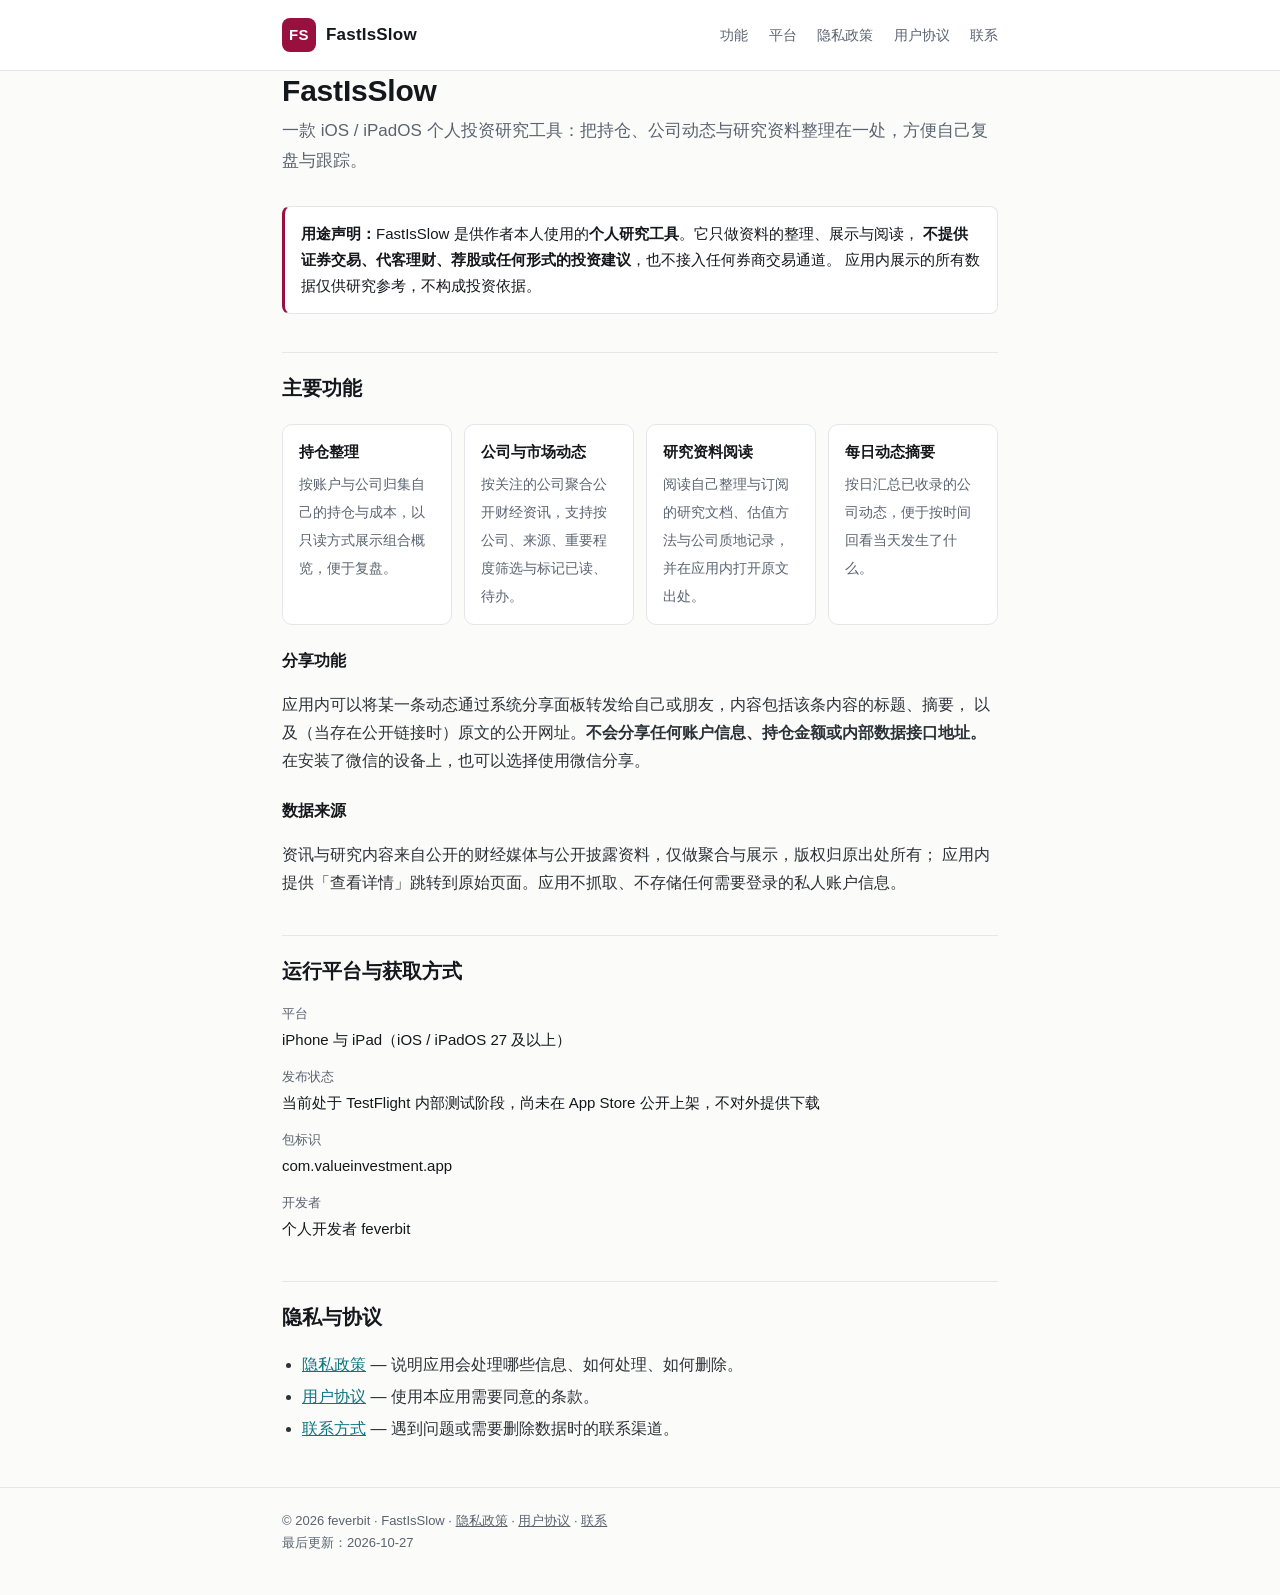
==== index.html @ 96f0afd5 "FastIsSlow 官网：应用介绍、隐私政策、用户协议、联系方式与 Universal Link 校验文件" ====
<!DOCTYPE html>
<html lang="zh-CN">
<head>
<meta charset="utf-8">
<meta name="viewport" content="width=device-width, initial-scale=1">
<title>FastIsSlow — 个人投资研究工具</title>
<meta name="description" content="FastIsSlow 是一款 iOS / iPadOS 个人投资研究工具，用于整理持仓、跟踪公司动态与研究资料。仅供个人研究使用，不提供交易、荐股或投资建议功能。">
<meta name="author" content="feverbit">
<meta property="og:title" content="FastIsSlow — 个人投资研究工具">
<meta property="og:description" content="整理持仓、跟踪公司动态与研究资料的 iOS / iPadOS 个人投资研究工具。不提供交易、荐股或投资建议。">
<meta property="og:type" content="website">
<style>
  :root {
    --ink: #14181d;
    --muted: #5a6470;
    --line: #e3e7ea;
    --paper: #fbfbf9;
    --brand: #0d7680;
    --claret: #990f3d;
  }
  * { box-sizing: border-box; }
  body {
    margin: 0; background: var(--paper); color: var(--ink);
    font: 16px/1.75 -apple-system, "SF Pro Text", "PingFang SC", "Hiragino Sans GB", "Microsoft YaHei", sans-serif;
  }
  .wrap { max-width: 760px; margin: 0 auto; padding: 0 22px; }
  header { border-bottom: 1px solid var(--line); background: #fff; }
  header .wrap { display: flex; align-items: center; justify-content: space-between; gap: 16px; padding-top: 18px; padding-bottom: 18px; flex-wrap: wrap; }
  .brand { display: flex; align-items: center; gap: 10px; text-decoration: none; color: inherit; }
  .mark { width: 34px; height: 34px; border-radius: 8px; background: var(--claret); color: #fff; font-weight: 700; display: grid; place-items: center; letter-spacing: .5px; font-size: 15px; }
  .brand b { font-size: 17px; letter-spacing: .2px; }
  nav a { color: var(--muted); text-decoration: none; margin-left: 16px; font-size: 14px; }
  nav a:hover { color: var(--brand); }
  main { padding: 44px 0 8px; }
  h1 { font-size: 30px; line-height: 1.3; margin: 0 0 6px; letter-spacing: -.2px; }
  .lede { color: var(--muted); font-size: 17px; margin: 0 0 30px; }
  h2 { font-size: 20px; margin: 38px 0 12px; padding-top: 18px; border-top: 1px solid var(--line); }
  h3 { font-size: 16px; margin: 22px 0 6px; }
  p, li { color: #2b3238; }
  ul { padding-left: 20px; }
  li { margin: 4px 0; }
  .callout {
    border: 1px solid var(--line); border-left: 3px solid var(--claret);
    background: #fff; border-radius: 8px; padding: 14px 16px; margin: 22px 0; font-size: 15px;
  }
  .grid { display: grid; grid-template-columns: repeat(auto-fit, minmax(150px, 1fr)); gap: 12px; margin: 18px 0 6px; }
  .card { border: 1px solid var(--line); background: #fff; border-radius: 10px; padding: 14px 16px; }
  .card b { display: block; margin-bottom: 4px; font-size: 15px; }
  .card span { color: var(--muted); font-size: 14px; line-height: 1.6; }
  dl { margin: 14px 0 0; }
  dt { font-size: 13px; color: var(--muted); margin-top: 12px; }
  dd { margin: 2px 0 0; font-size: 15px; word-break: break-all; }
  footer { border-top: 1px solid var(--line); margin-top: 44px; padding: 22px 0 40px; color: var(--muted); font-size: 13px; }
  footer a { color: var(--muted); }
  a { color: var(--brand); }
  @media (max-width: 520px) {
    header .wrap { padding-top: 14px; padding-bottom: 14px; }
    nav { width: 100%; }
    nav a { margin: 0 14px 0 0; display: inline-block; line-height: 2; }
    h1 { font-size: 25px; }
    .lede { font-size: 16px; }
  }
</style>
</head>
<body>
<header>
  <div class="wrap">
    <a class="brand" href="./index.html"><span class="mark">FS</span><b>FastIsSlow</b></a>
    <nav>
      <a href="./index.html#about">功能</a>
      <a href="./index.html#platform">平台</a>
      <a href="./legal/privacy.html">隐私政策</a>
      <a href="./legal/terms.html">用户协议</a>
      <a href="./legal/contact.html">联系</a>
    </nav>
  </div>
</header>

<main class="wrap">
  <h1>FastIsSlow</h1>
  <p class="lede">一款 iOS / iPadOS 个人投资研究工具：把持仓、公司动态与研究资料整理在一处，方便自己复盘与跟踪。</p>

  <div class="callout">
    <b>用途声明：</b>FastIsSlow 是供作者本人使用的<b>个人研究工具</b>。它只做资料的整理、展示与阅读，
    <b>不提供证券交易、代客理财、荐股或任何形式的投资建议</b>，也不接入任何券商交易通道。
    应用内展示的所有数据仅供研究参考，不构成投资依据。
  </div>

  <h2 id="about">主要功能</h2>
  <div class="grid">
    <div class="card"><b>持仓整理</b><span>按账户与公司归集自己的持仓与成本，以只读方式展示组合概览，便于复盘。</span></div>
    <div class="card"><b>公司与市场动态</b><span>按关注的公司聚合公开财经资讯，支持按公司、来源、重要程度筛选与标记已读、待办。</span></div>
    <div class="card"><b>研究资料阅读</b><span>阅读自己整理与订阅的研究文档、估值方法与公司质地记录，并在应用内打开原文出处。</span></div>
    <div class="card"><b>每日动态摘要</b><span>按日汇总已收录的公司动态，便于按时间回看当天发生了什么。</span></div>
  </div>

  <h3>分享功能</h3>
  <p>
    应用内可以将某一条动态通过系统分享面板转发给自己或朋友，内容包括该条内容的标题、摘要，
    以及（当存在公开链接时）原文的公开网址。<b>不会分享任何账户信息、持仓金额或内部数据接口地址。</b>
    在安装了微信的设备上，也可以选择使用微信分享。
  </p>

  <h3>数据来源</h3>
  <p>
    资讯与研究内容来自公开的财经媒体与公开披露资料，仅做聚合与展示，版权归原出处所有；
    应用内提供「查看详情」跳转到原始页面。应用不抓取、不存储任何需要登录的私人账户信息。
  </p>

  <h2 id="platform">运行平台与获取方式</h2>
  <dl>
    <dt>平台</dt>
    <dd>iPhone 与 iPad（iOS / iPadOS 27 及以上）</dd>
    <dt>发布状态</dt>
    <dd>当前处于 TestFlight 内部测试阶段，尚未在 App Store 公开上架，不对外提供下载</dd>
    <dt>包标识</dt>
    <dd>com.valueinvestment.app</dd>
    <dt>开发者</dt>
    <dd>个人开发者 feverbit</dd>
  </dl>

  <h2>隐私与协议</h2>
  <ul>
    <li><a href="./legal/privacy.html">隐私政策</a> — 说明应用会处理哪些信息、如何处理、如何删除。</li>
    <li><a href="./legal/terms.html">用户协议</a> — 使用本应用需要同意的条款。</li>
    <li><a href="./legal/contact.html">联系方式</a> — 遇到问题或需要删除数据时的联系渠道。</li>
  </ul>
</main>

<footer>
  <div class="wrap">
    © 2026 feverbit · FastIsSlow · <a href="./legal/privacy.html">隐私政策</a> · <a href="./legal/terms.html">用户协议</a> · <a href="./legal/contact.html">联系</a>
    <br>最后更新：2026-10-27
  </div>
</footer>
</body>
</html>
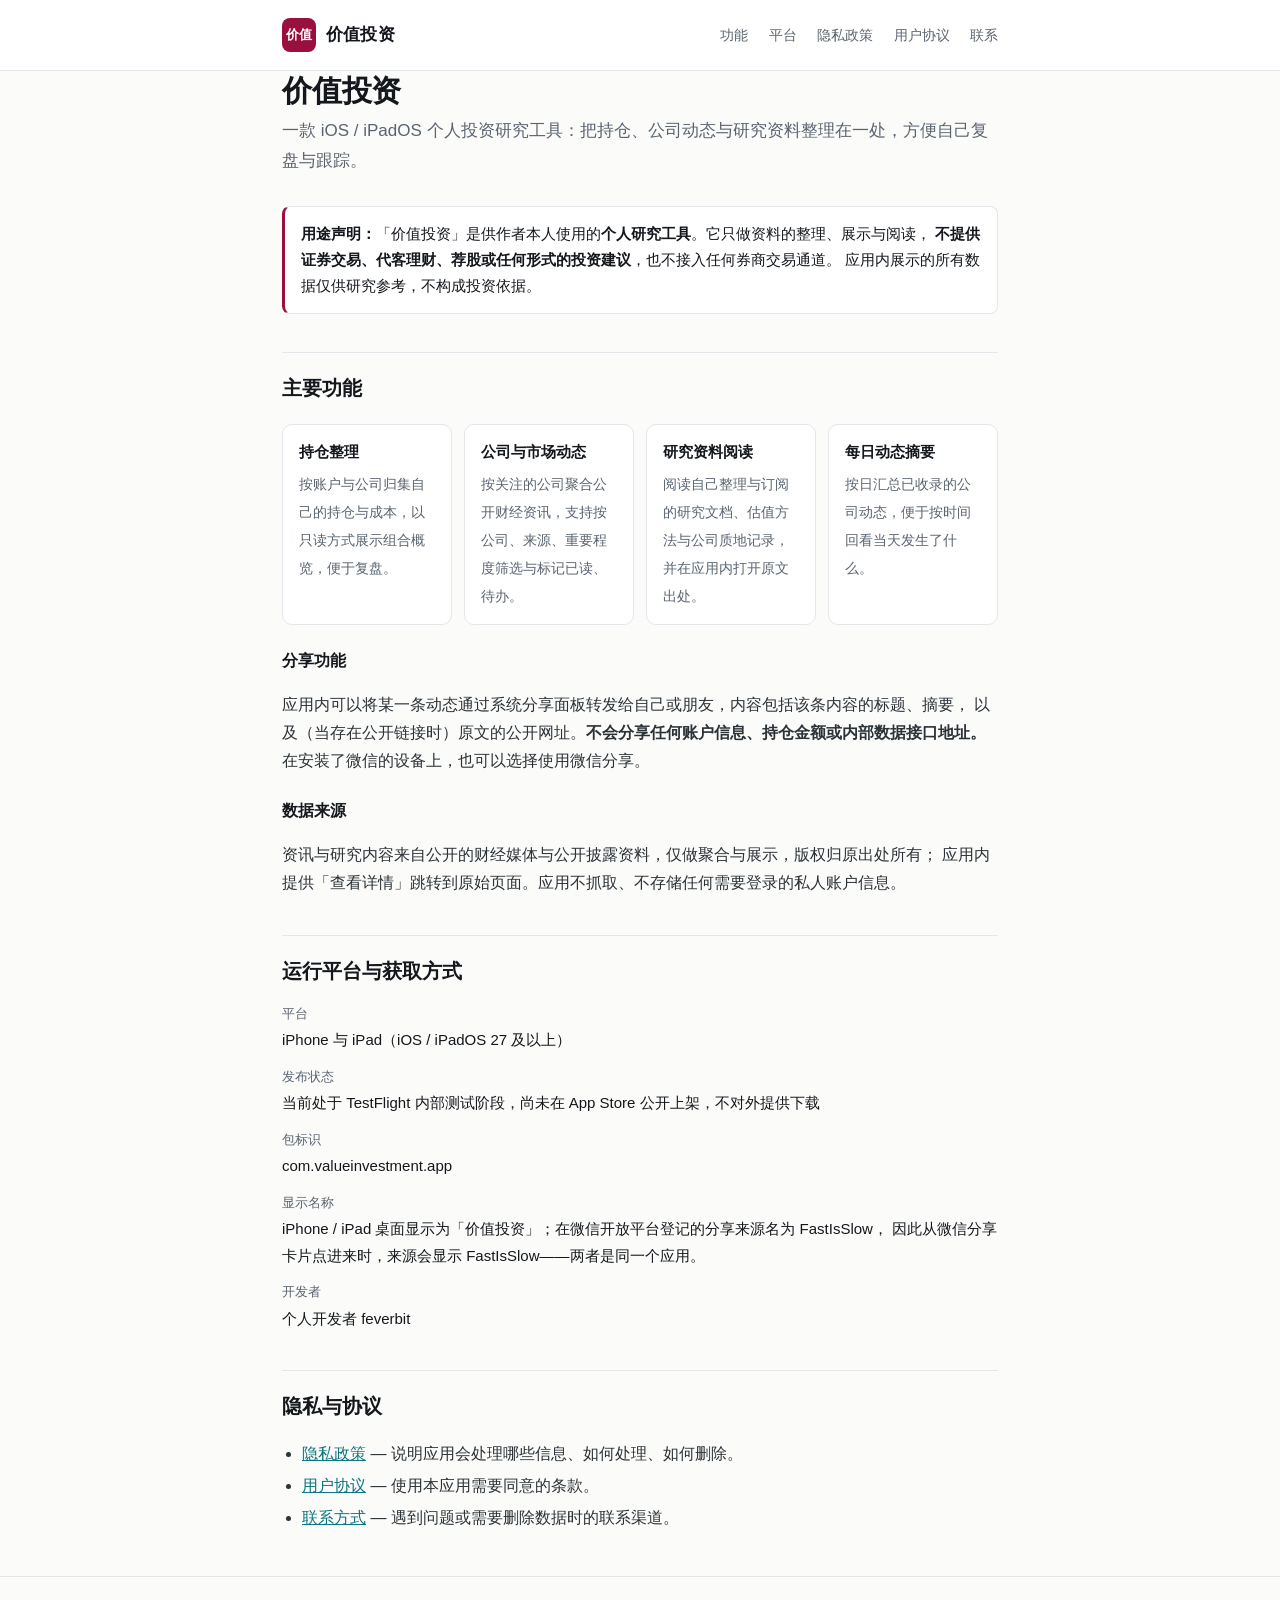
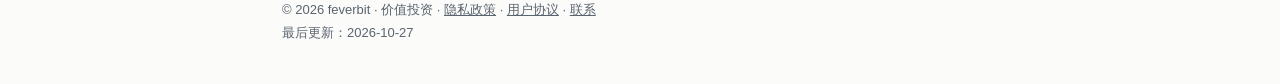
==== commit 1f639467: "官网、隐私政策、用户协议改用「价值投资」为品牌名，FastIsSlow 标注为微信分享来源名" ====
--- a/index.html
+++ b/index.html
@@ -3,10 +3,10 @@
 <head>
 <meta charset="utf-8">
 <meta name="viewport" content="width=device-width, initial-scale=1">
-<title>FastIsSlow — 个人投资研究工具</title>
-<meta name="description" content="FastIsSlow 是一款 iOS / iPadOS 个人投资研究工具，用于整理持仓、跟踪公司动态与研究资料。仅供个人研究使用，不提供交易、荐股或投资建议功能。">
+<title>价值投资 — 个人投资研究工具</title>
+<meta name="description" content="价值投资是一款 iOS / iPadOS 个人投资研究工具，用于整理持仓、跟踪公司动态与研究资料。仅供个人研究使用，不提供交易、荐股或投资建议功能。">
 <meta name="author" content="feverbit">
-<meta property="og:title" content="FastIsSlow — 个人投资研究工具">
+<meta property="og:title" content="价值投资 — 个人投资研究工具">
 <meta property="og:description" content="整理持仓、跟踪公司动态与研究资料的 iOS / iPadOS 个人投资研究工具。不提供交易、荐股或投资建议。">
 <meta property="og:type" content="website">
 <style>
@@ -27,7 +27,7 @@
   header { border-bottom: 1px solid var(--line); background: #fff; }
   header .wrap { display: flex; align-items: center; justify-content: space-between; gap: 16px; padding-top: 18px; padding-bottom: 18px; flex-wrap: wrap; }
   .brand { display: flex; align-items: center; gap: 10px; text-decoration: none; color: inherit; }
-  .mark { width: 34px; height: 34px; border-radius: 8px; background: var(--claret); color: #fff; font-weight: 700; display: grid; place-items: center; letter-spacing: .5px; font-size: 15px; }
+  .mark { width: 34px; height: 34px; border-radius: 8px; background: var(--claret); color: #fff; font-weight: 700; display: grid; place-items: center; letter-spacing: .5px; font-size: 13px; }
   .brand b { font-size: 17px; letter-spacing: .2px; }
   nav a { color: var(--muted); text-decoration: none; margin-left: 16px; font-size: 14px; }
   nav a:hover { color: var(--brand); }
@@ -65,7 +65,7 @@
 <body>
 <header>
   <div class="wrap">
-    <a class="brand" href="./index.html"><span class="mark">FS</span><b>FastIsSlow</b></a>
+    <a class="brand" href="./index.html"><span class="mark">价值</span><b>价值投资</b></a>
     <nav>
       <a href="./index.html#about">功能</a>
       <a href="./index.html#platform">平台</a>
@@ -77,11 +77,11 @@
 </header>
 
 <main class="wrap">
-  <h1>FastIsSlow</h1>
+  <h1>价值投资</h1>
   <p class="lede">一款 iOS / iPadOS 个人投资研究工具：把持仓、公司动态与研究资料整理在一处，方便自己复盘与跟踪。</p>
 
   <div class="callout">
-    <b>用途声明：</b>FastIsSlow 是供作者本人使用的<b>个人研究工具</b>。它只做资料的整理、展示与阅读，
+    <b>用途声明：</b>「价值投资」是供作者本人使用的<b>个人研究工具</b>。它只做资料的整理、展示与阅读，
     <b>不提供证券交易、代客理财、荐股或任何形式的投资建议</b>，也不接入任何券商交易通道。
     应用内展示的所有数据仅供研究参考，不构成投资依据。
   </div>
@@ -115,6 +115,9 @@
     <dd>当前处于 TestFlight 内部测试阶段，尚未在 App Store 公开上架，不对外提供下载</dd>
     <dt>包标识</dt>
     <dd>com.valueinvestment.app</dd>
+    <dt>显示名称</dt>
+    <dd>iPhone / iPad 桌面显示为「价值投资」；在微信开放平台登记的分享来源名为 FastIsSlow，
+        因此从微信分享卡片点进来时，来源会显示 FastIsSlow——两者是同一个应用。</dd>
     <dt>开发者</dt>
     <dd>个人开发者 feverbit</dd>
   </dl>
@@ -129,7 +132,7 @@
 
 <footer>
   <div class="wrap">
-    © 2026 feverbit · FastIsSlow · <a href="./legal/privacy.html">隐私政策</a> · <a href="./legal/terms.html">用户协议</a> · <a href="./legal/contact.html">联系</a>
+    © 2026 feverbit · 价值投资 · <a href="./legal/privacy.html">隐私政策</a> · <a href="./legal/terms.html">用户协议</a> · <a href="./legal/contact.html">联系</a>
     <br>最后更新：2026-10-27
   </div>
 </footer>
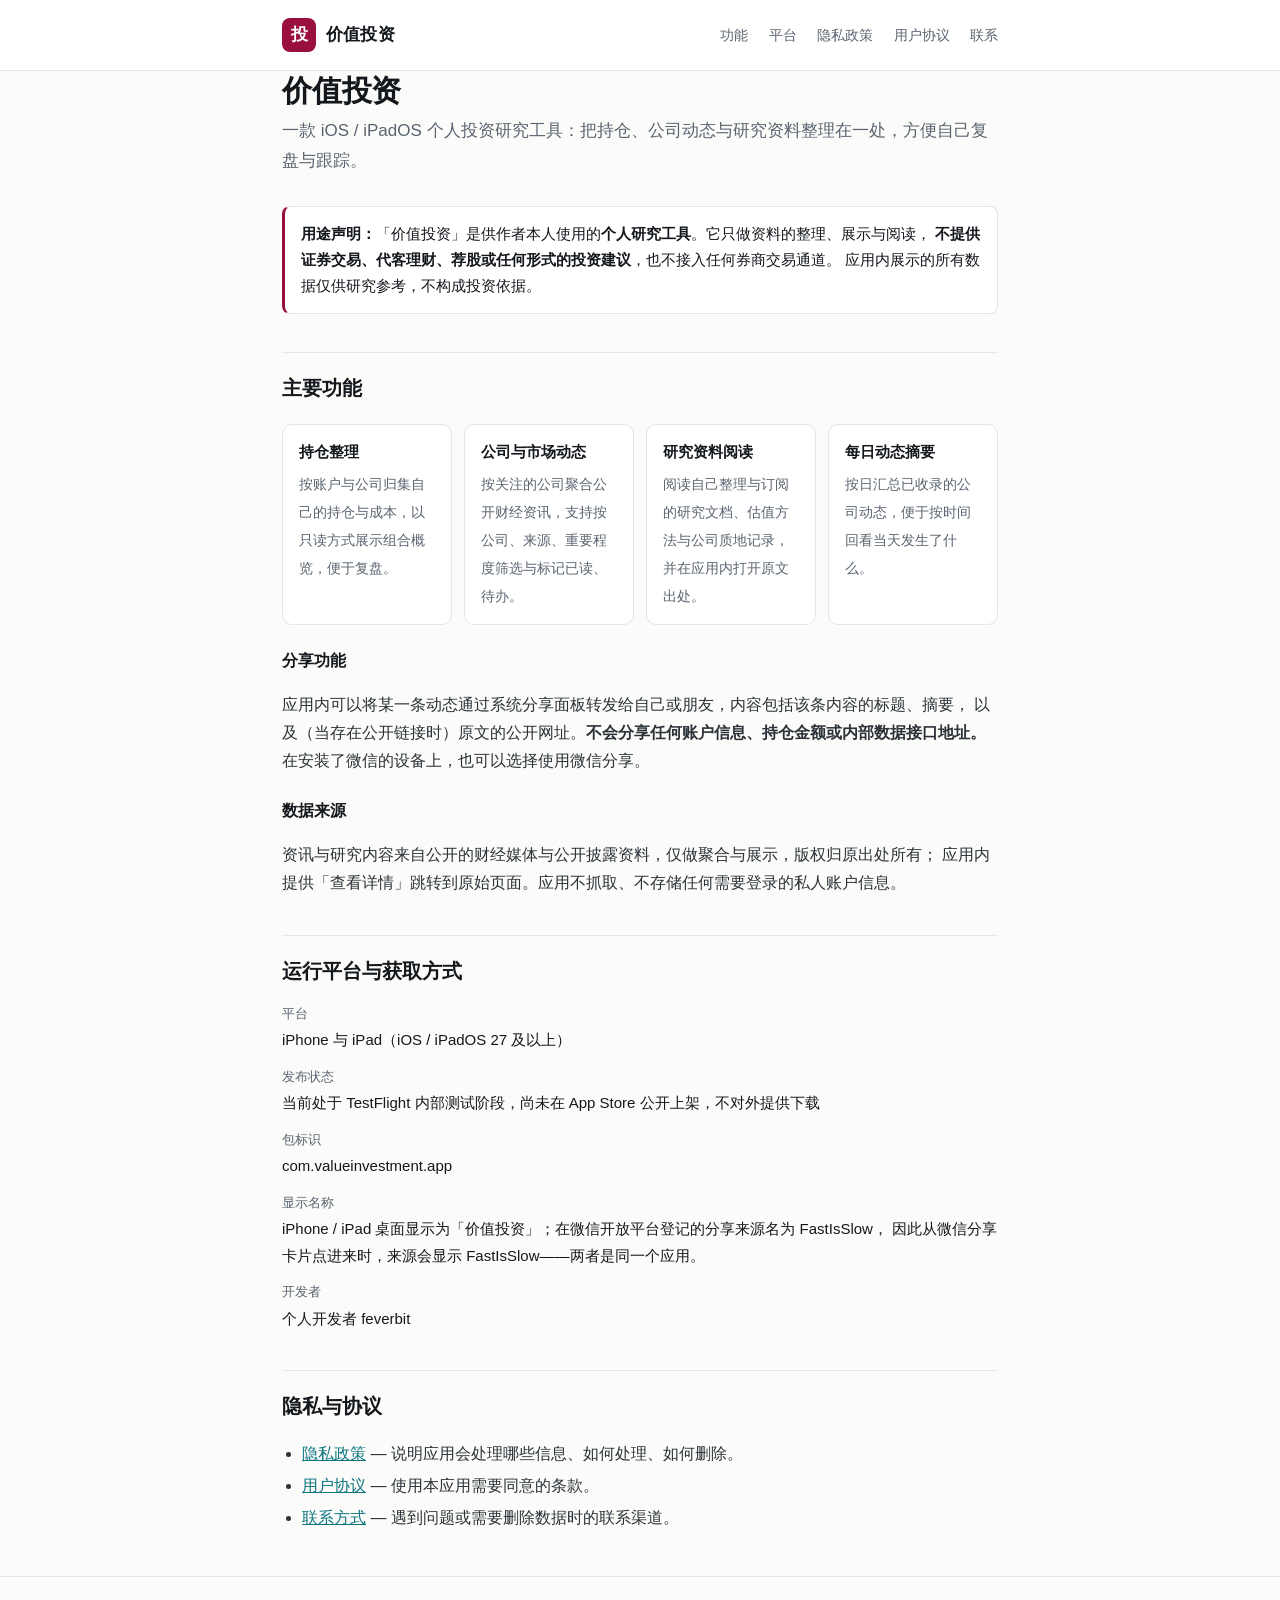
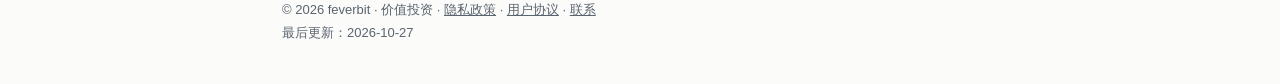
==== commit bc8924bc: "站点标识改为单字「投」，与小字号排版协调" ====
--- a/index.html
+++ b/index.html
@@ -27,7 +27,7 @@
   header { border-bottom: 1px solid var(--line); background: #fff; }
   header .wrap { display: flex; align-items: center; justify-content: space-between; gap: 16px; padding-top: 18px; padding-bottom: 18px; flex-wrap: wrap; }
   .brand { display: flex; align-items: center; gap: 10px; text-decoration: none; color: inherit; }
-  .mark { width: 34px; height: 34px; border-radius: 8px; background: var(--claret); color: #fff; font-weight: 700; display: grid; place-items: center; letter-spacing: .5px; font-size: 13px; }
+  .mark { width: 34px; height: 34px; border-radius: 8px; background: var(--claret); color: #fff; font-weight: 700; display: grid; place-items: center; letter-spacing: 0; font-size: 17px; }
   .brand b { font-size: 17px; letter-spacing: .2px; }
   nav a { color: var(--muted); text-decoration: none; margin-left: 16px; font-size: 14px; }
   nav a:hover { color: var(--brand); }
@@ -65,7 +65,7 @@
 <body>
 <header>
   <div class="wrap">
-    <a class="brand" href="./index.html"><span class="mark">价值</span><b>价值投资</b></a>
+    <a class="brand" href="./index.html"><span class="mark">投</span><b>价值投资</b></a>
     <nav>
       <a href="./index.html#about">功能</a>
       <a href="./index.html#platform">平台</a>
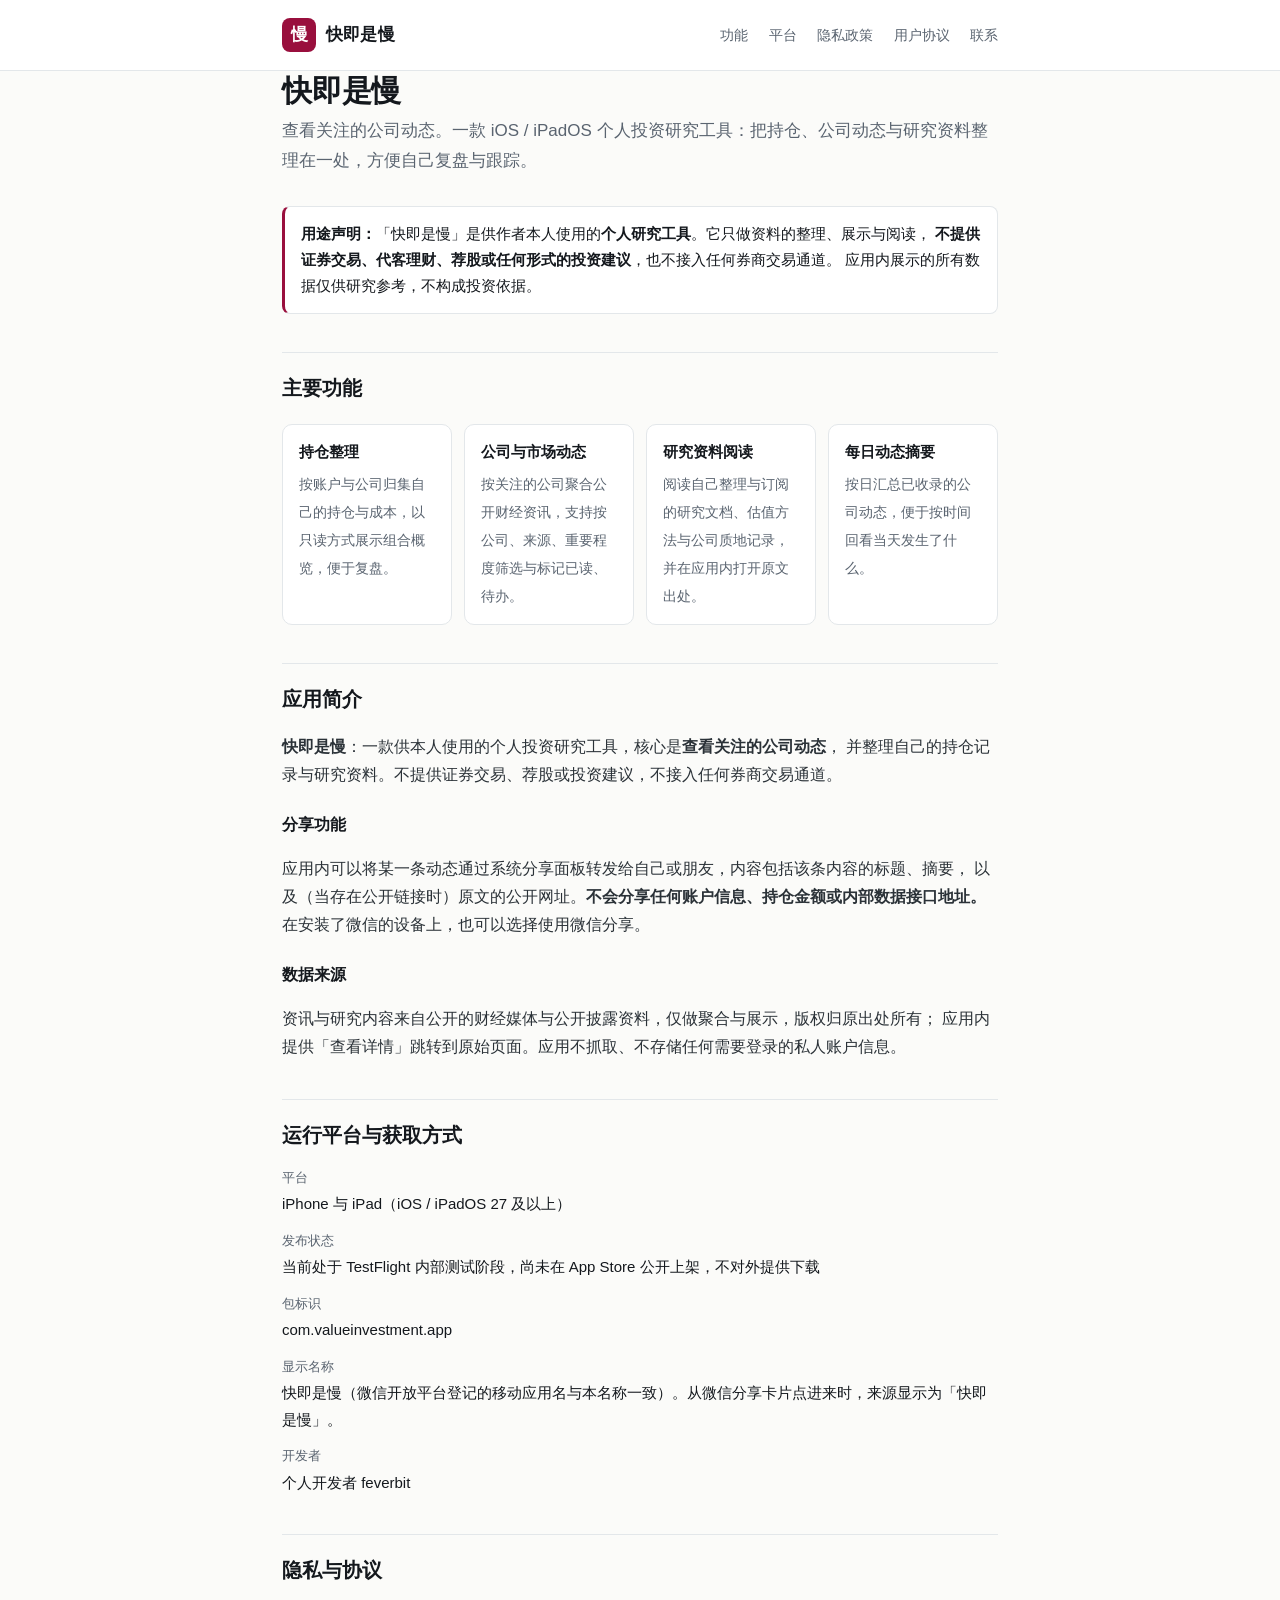
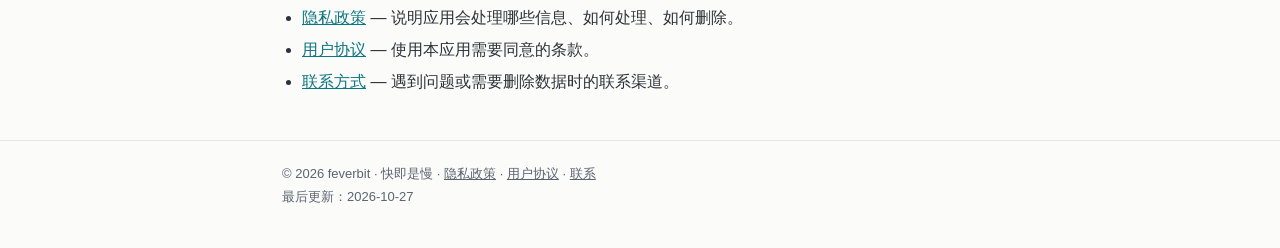
==== commit 0d54592e: "应用名改为「快即是慢」，与微信开放平台登记名称及简介保持一致" ====
--- a/index.html
+++ b/index.html
@@ -3,10 +3,10 @@
 <head>
 <meta charset="utf-8">
 <meta name="viewport" content="width=device-width, initial-scale=1">
-<title>价值投资 — 个人投资研究工具</title>
-<meta name="description" content="价值投资是一款 iOS / iPadOS 个人投资研究工具，用于整理持仓、跟踪公司动态与研究资料。仅供个人研究使用，不提供交易、荐股或投资建议功能。">
+<title>快即是慢 — 个人投资研究工具</title>
+<meta name="description" content="快即是慢是一款 iOS / iPadOS 个人投资研究工具，用于整理持仓、跟踪公司动态与研究资料。仅供个人研究使用，不提供交易、荐股或投资建议功能。">
 <meta name="author" content="feverbit">
-<meta property="og:title" content="价值投资 — 个人投资研究工具">
+<meta property="og:title" content="快即是慢 — 个人投资研究工具">
 <meta property="og:description" content="整理持仓、跟踪公司动态与研究资料的 iOS / iPadOS 个人投资研究工具。不提供交易、荐股或投资建议。">
 <meta property="og:type" content="website">
 <style>
@@ -65,7 +65,7 @@
 <body>
 <header>
   <div class="wrap">
-    <a class="brand" href="./index.html"><span class="mark">投</span><b>价值投资</b></a>
+    <a class="brand" href="./index.html"><span class="mark">慢</span><b>快即是慢</b></a>
     <nav>
       <a href="./index.html#about">功能</a>
       <a href="./index.html#platform">平台</a>
@@ -77,11 +77,11 @@
 </header>
 
 <main class="wrap">
-  <h1>价值投资</h1>
-  <p class="lede">一款 iOS / iPadOS 个人投资研究工具：把持仓、公司动态与研究资料整理在一处，方便自己复盘与跟踪。</p>
+  <h1>快即是慢</h1>
+  <p class="lede">查看关注的公司动态。一款 iOS / iPadOS 个人投资研究工具：把持仓、公司动态与研究资料整理在一处，方便自己复盘与跟踪。</p>
 
   <div class="callout">
-    <b>用途声明：</b>「价值投资」是供作者本人使用的<b>个人研究工具</b>。它只做资料的整理、展示与阅读，
+    <b>用途声明：</b>「快即是慢」是供作者本人使用的<b>个人研究工具</b>。它只做资料的整理、展示与阅读，
     <b>不提供证券交易、代客理财、荐股或任何形式的投资建议</b>，也不接入任何券商交易通道。
     应用内展示的所有数据仅供研究参考，不构成投资依据。
   </div>
@@ -93,6 +93,12 @@
     <div class="card"><b>研究资料阅读</b><span>阅读自己整理与订阅的研究文档、估值方法与公司质地记录，并在应用内打开原文出处。</span></div>
     <div class="card"><b>每日动态摘要</b><span>按日汇总已收录的公司动态，便于按时间回看当天发生了什么。</span></div>
   </div>
+
+  <h2>应用简介</h2>
+  <p>
+    <b>快即是慢</b>：一款供本人使用的个人投资研究工具，核心是<b>查看关注的公司动态</b>，
+    并整理自己的持仓记录与研究资料。不提供证券交易、荐股或投资建议，不接入任何券商交易通道。
+  </p>
 
   <h3>分享功能</h3>
   <p>
@@ -116,8 +122,7 @@
     <dt>包标识</dt>
     <dd>com.valueinvestment.app</dd>
     <dt>显示名称</dt>
-    <dd>iPhone / iPad 桌面显示为「价值投资」；在微信开放平台登记的分享来源名为 FastIsSlow，
-        因此从微信分享卡片点进来时，来源会显示 FastIsSlow——两者是同一个应用。</dd>
+    <dd>快即是慢（微信开放平台登记的移动应用名与本名称一致）。从微信分享卡片点进来时，来源显示为「快即是慢」。</dd>
     <dt>开发者</dt>
     <dd>个人开发者 feverbit</dd>
   </dl>
@@ -132,7 +137,7 @@
 
 <footer>
   <div class="wrap">
-    © 2026 feverbit · 价值投资 · <a href="./legal/privacy.html">隐私政策</a> · <a href="./legal/terms.html">用户协议</a> · <a href="./legal/contact.html">联系</a>
+    © 2026 feverbit · 快即是慢 · <a href="./legal/privacy.html">隐私政策</a> · <a href="./legal/terms.html">用户协议</a> · <a href="./legal/contact.html">联系</a>
     <br>最后更新：2026-10-27
   </div>
 </footer>
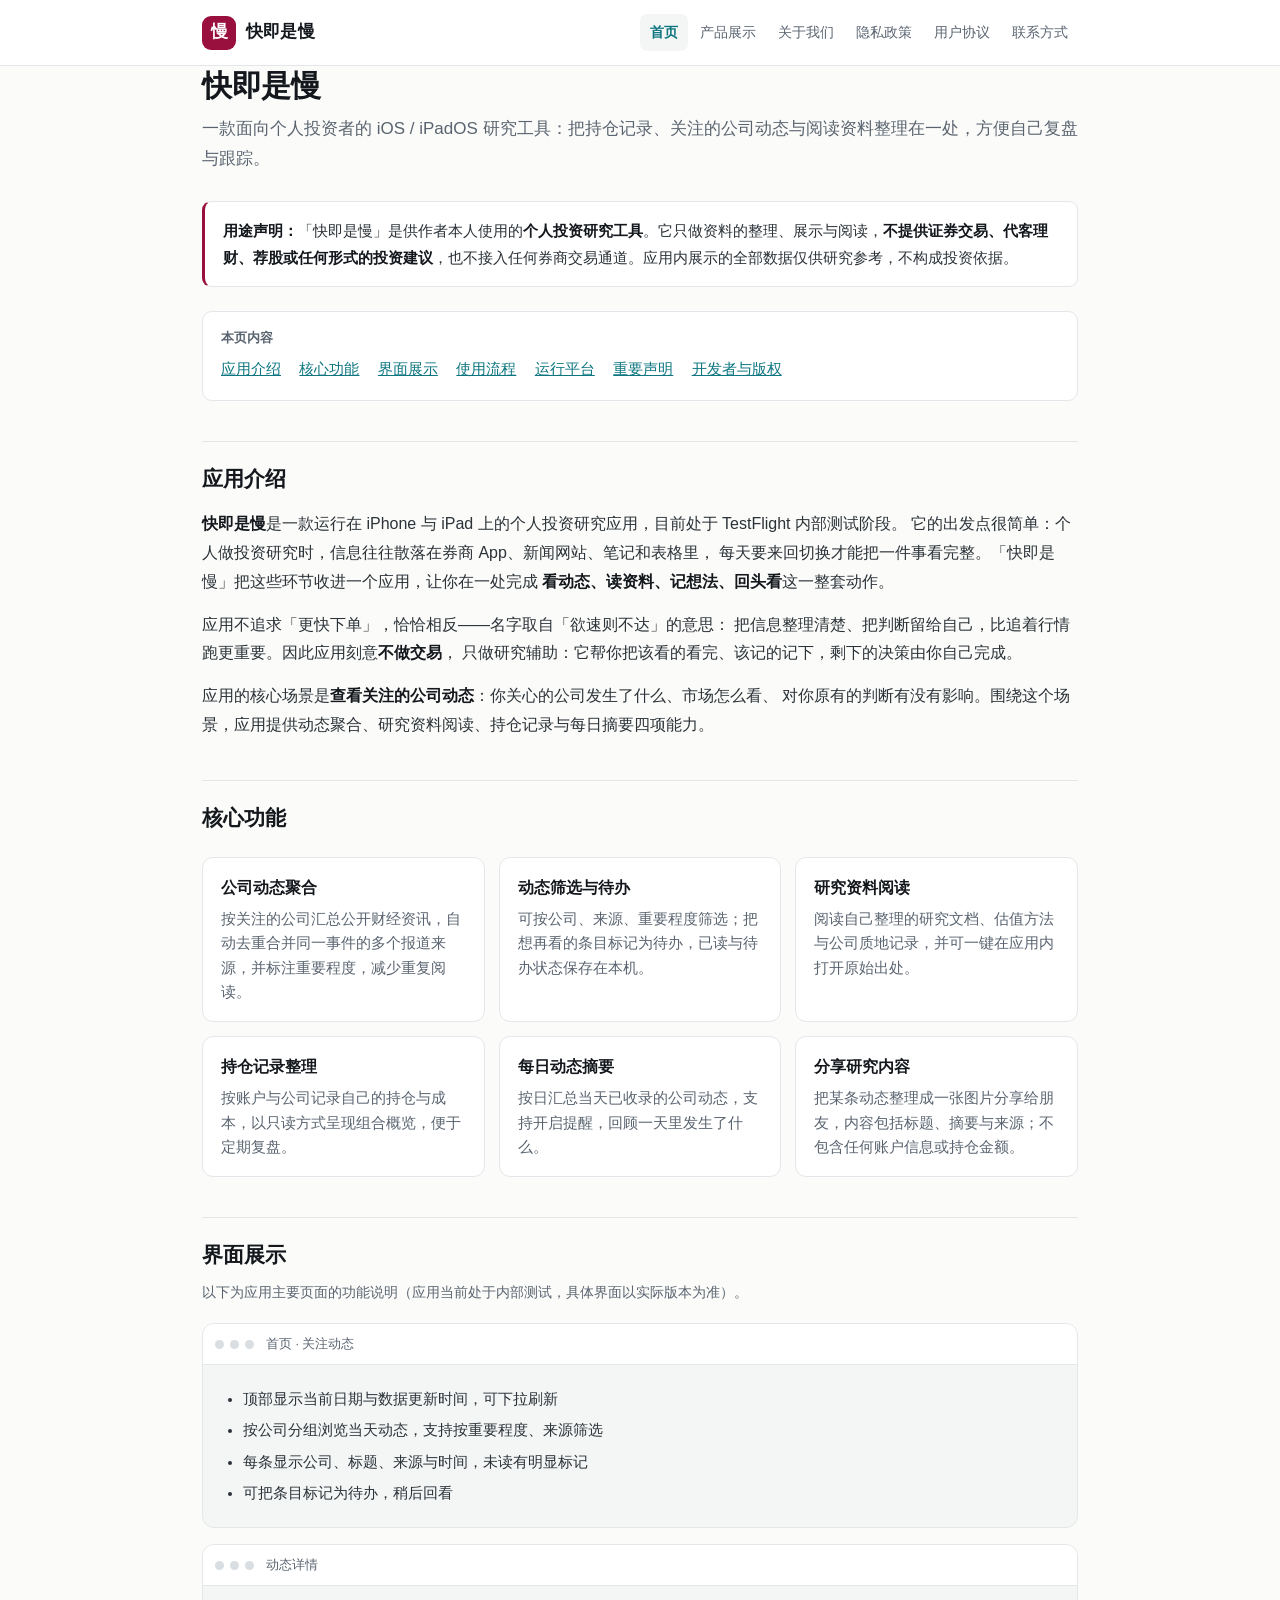
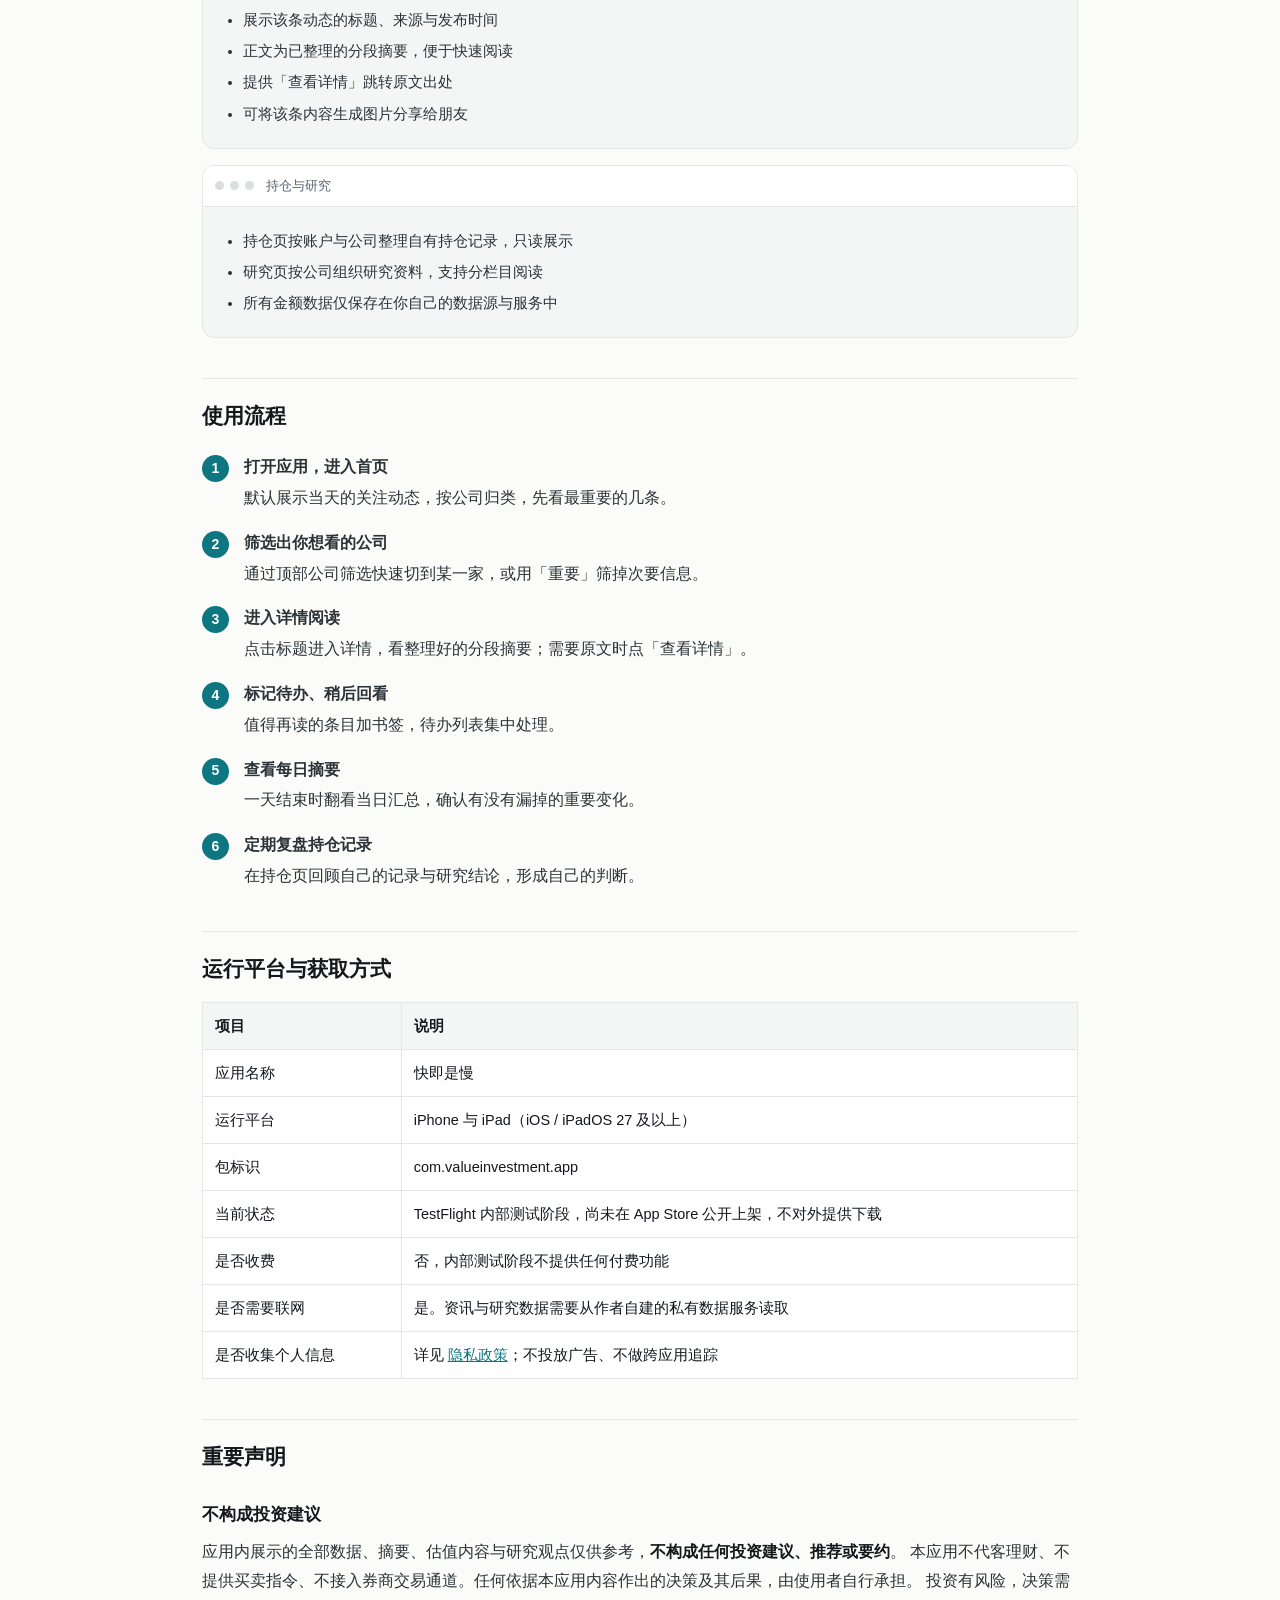
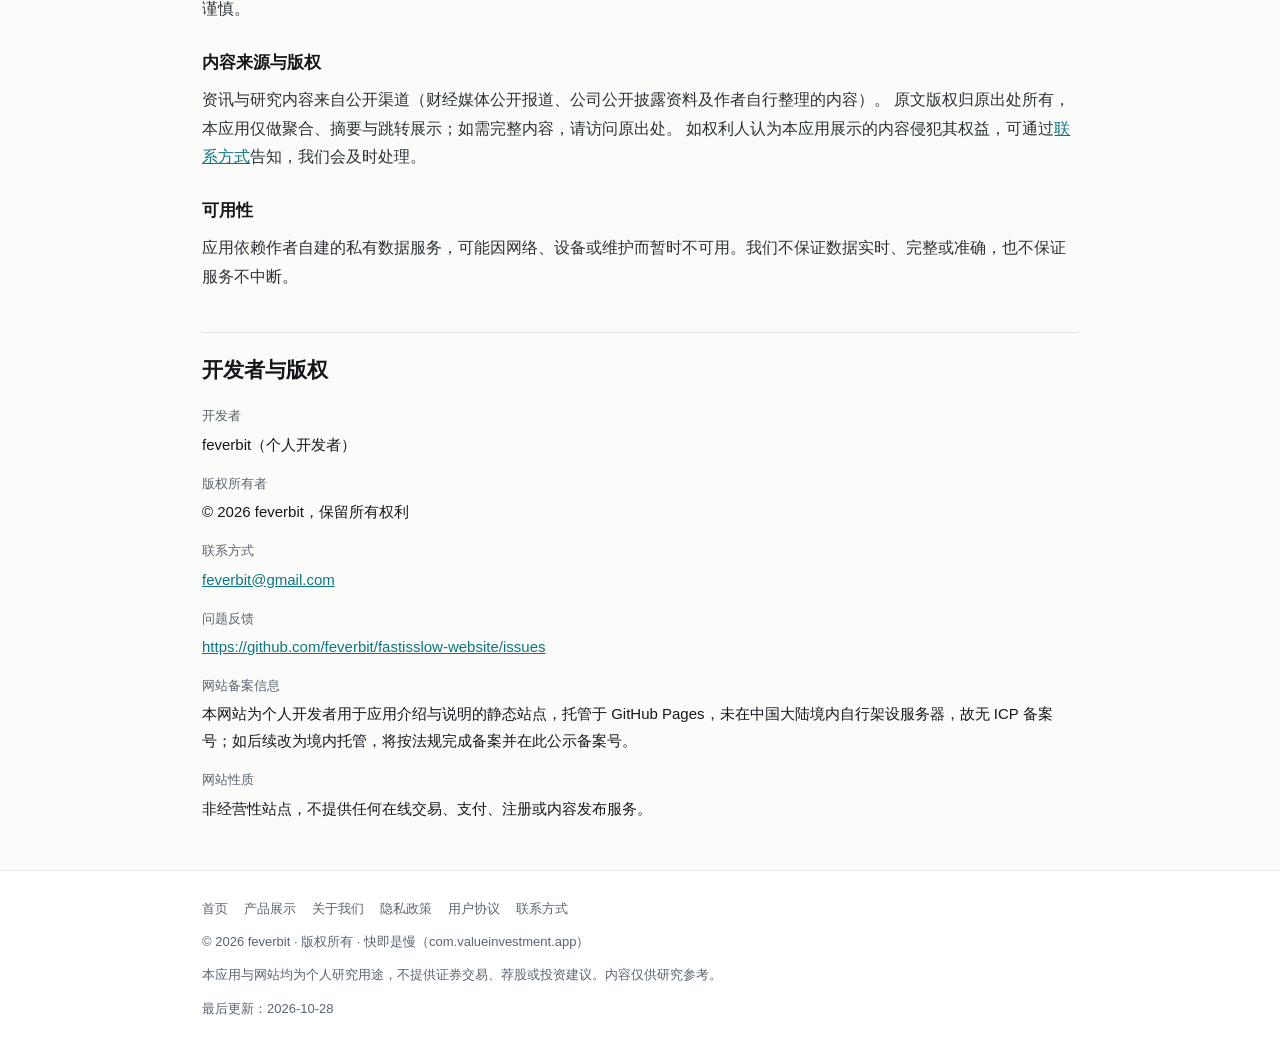
==== commit 33349cec: "按微信开放平台审核要求重做站点：新增产品展示与关于我们页，补齐版权与备案说明" ====
--- a/index.html
+++ b/index.html
@@ -3,143 +3,224 @@
 <head>
 <meta charset="utf-8">
 <meta name="viewport" content="width=device-width, initial-scale=1">
-<title>快即是慢 — 个人投资研究工具</title>
-<meta name="description" content="快即是慢是一款 iOS / iPadOS 个人投资研究工具，用于整理持仓、跟踪公司动态与研究资料。仅供个人研究使用，不提供交易、荐股或投资建议功能。">
+<title>快即是慢 — 个人投资研究工具（iOS / iPadOS）</title>
+<meta name="description" content="快即是慢是一款 iOS / iPadOS 个人投资研究工具，用于整理持仓记录、查看关注的公司动态、阅读公开财经资讯与研究资料。仅供个人研究使用，不提供证券交易、荐股或投资建议。">
 <meta name="author" content="feverbit">
 <meta property="og:title" content="快即是慢 — 个人投资研究工具">
-<meta property="og:description" content="整理持仓、跟踪公司动态与研究资料的 iOS / iPadOS 个人投资研究工具。不提供交易、荐股或投资建议。">
+<meta property="og:description" content="整理持仓、查看公司动态、阅读研究资料的 iOS / iPadOS 个人研究工具。不提供交易、荐股或投资建议。">
 <meta property="og:type" content="website">
-<style>
-  :root {
-    --ink: #14181d;
-    --muted: #5a6470;
-    --line: #e3e7ea;
-    --paper: #fbfbf9;
-    --brand: #0d7680;
-    --claret: #990f3d;
-  }
-  * { box-sizing: border-box; }
-  body {
-    margin: 0; background: var(--paper); color: var(--ink);
-    font: 16px/1.75 -apple-system, "SF Pro Text", "PingFang SC", "Hiragino Sans GB", "Microsoft YaHei", sans-serif;
-  }
-  .wrap { max-width: 760px; margin: 0 auto; padding: 0 22px; }
-  header { border-bottom: 1px solid var(--line); background: #fff; }
-  header .wrap { display: flex; align-items: center; justify-content: space-between; gap: 16px; padding-top: 18px; padding-bottom: 18px; flex-wrap: wrap; }
-  .brand { display: flex; align-items: center; gap: 10px; text-decoration: none; color: inherit; }
-  .mark { width: 34px; height: 34px; border-radius: 8px; background: var(--claret); color: #fff; font-weight: 700; display: grid; place-items: center; letter-spacing: 0; font-size: 17px; }
-  .brand b { font-size: 17px; letter-spacing: .2px; }
-  nav a { color: var(--muted); text-decoration: none; margin-left: 16px; font-size: 14px; }
-  nav a:hover { color: var(--brand); }
-  main { padding: 44px 0 8px; }
-  h1 { font-size: 30px; line-height: 1.3; margin: 0 0 6px; letter-spacing: -.2px; }
-  .lede { color: var(--muted); font-size: 17px; margin: 0 0 30px; }
-  h2 { font-size: 20px; margin: 38px 0 12px; padding-top: 18px; border-top: 1px solid var(--line); }
-  h3 { font-size: 16px; margin: 22px 0 6px; }
-  p, li { color: #2b3238; }
-  ul { padding-left: 20px; }
-  li { margin: 4px 0; }
-  .callout {
-    border: 1px solid var(--line); border-left: 3px solid var(--claret);
-    background: #fff; border-radius: 8px; padding: 14px 16px; margin: 22px 0; font-size: 15px;
-  }
-  .grid { display: grid; grid-template-columns: repeat(auto-fit, minmax(150px, 1fr)); gap: 12px; margin: 18px 0 6px; }
-  .card { border: 1px solid var(--line); background: #fff; border-radius: 10px; padding: 14px 16px; }
-  .card b { display: block; margin-bottom: 4px; font-size: 15px; }
-  .card span { color: var(--muted); font-size: 14px; line-height: 1.6; }
-  dl { margin: 14px 0 0; }
-  dt { font-size: 13px; color: var(--muted); margin-top: 12px; }
-  dd { margin: 2px 0 0; font-size: 15px; word-break: break-all; }
-  footer { border-top: 1px solid var(--line); margin-top: 44px; padding: 22px 0 40px; color: var(--muted); font-size: 13px; }
-  footer a { color: var(--muted); }
-  a { color: var(--brand); }
-  @media (max-width: 520px) {
-    header .wrap { padding-top: 14px; padding-bottom: 14px; }
-    nav { width: 100%; }
-    nav a { margin: 0 14px 0 0; display: inline-block; line-height: 2; }
-    h1 { font-size: 25px; }
-    .lede { font-size: 16px; }
-  }
-</style>
+<link rel="stylesheet" href="./assets/style.css">
 </head>
 <body>
-<header>
+
+<header class="site">
   <div class="wrap">
     <a class="brand" href="./index.html"><span class="mark">慢</span><b>快即是慢</b></a>
-    <nav>
-      <a href="./index.html#about">功能</a>
-      <a href="./index.html#platform">平台</a>
+    <nav class="main">
+      <a class="active" href="./index.html">首页</a>
+      <a href="./features.html">产品展示</a>
+      <a href="./about.html">关于我们</a>
       <a href="./legal/privacy.html">隐私政策</a>
       <a href="./legal/terms.html">用户协议</a>
-      <a href="./legal/contact.html">联系</a>
+      <a href="./legal/contact.html">联系方式</a>
     </nav>
   </div>
 </header>
 
 <main class="wrap">
+
   <h1>快即是慢</h1>
-  <p class="lede">查看关注的公司动态。一款 iOS / iPadOS 个人投资研究工具：把持仓、公司动态与研究资料整理在一处，方便自己复盘与跟踪。</p>
+  <p class="lede">一款面向个人投资者的 iOS / iPadOS 研究工具：把持仓记录、关注的公司动态与阅读资料整理在一处，方便自己复盘与跟踪。</p>
 
   <div class="callout">
-    <b>用途声明：</b>「快即是慢」是供作者本人使用的<b>个人研究工具</b>。它只做资料的整理、展示与阅读，
-    <b>不提供证券交易、代客理财、荐股或任何形式的投资建议</b>，也不接入任何券商交易通道。
-    应用内展示的所有数据仅供研究参考，不构成投资依据。
-  </div>
-
-  <h2 id="about">主要功能</h2>
+    <p><strong>用途声明：</strong>「快即是慢」是供作者本人使用的<strong>个人投资研究工具</strong>。它只做资料的整理、展示与阅读，<strong>不提供证券交易、代客理财、荐股或任何形式的投资建议</strong>，也不接入任何券商交易通道。应用内展示的全部数据仅供研究参考，不构成投资依据。</p>
+  </div>
+
+  <div class="toc">
+    <b>本页内容</b>
+    <a href="#intro">应用介绍</a>
+    <a href="#features">核心功能</a>
+    <a href="#screens">界面展示</a>
+    <a href="#usage">使用流程</a>
+    <a href="#platform">运行平台</a>
+    <a href="#notice">重要声明</a>
+    <a href="#owner">开发者与版权</a>
+  </div>
+
+  <h2 id="intro">应用介绍</h2>
+  <p>
+    <strong>快即是慢</strong>是一款运行在 iPhone 与 iPad 上的个人投资研究应用，目前处于 TestFlight 内部测试阶段。
+    它的出发点很简单：个人做投资研究时，信息往往散落在券商 App、新闻网站、笔记和表格里，
+    每天要来回切换才能把一件事看完整。「快即是慢」把这些环节收进一个应用，让你在一处完成
+    <strong>看动态、读资料、记想法、回头看</strong>这一整套动作。
+  </p>
+  <p>
+    应用不追求「更快下单」，恰恰相反——名字取自「欲速则不达」的意思：
+    把信息整理清楚、把判断留给自己，比追着行情跑更重要。因此应用刻意<strong>不做交易</strong>，
+    只做研究辅助：它帮你把该看的看完、该记的记下，剩下的决策由你自己完成。
+  </p>
+  <p>
+    应用的核心场景是<strong>查看关注的公司动态</strong>：你关心的公司发生了什么、市场怎么看、
+    对你原有的判断有没有影响。围绕这个场景，应用提供动态聚合、研究资料阅读、持仓记录与每日摘要四项能力。
+  </p>
+
+  <h2 id="features">核心功能</h2>
   <div class="grid">
-    <div class="card"><b>持仓整理</b><span>按账户与公司归集自己的持仓与成本，以只读方式展示组合概览，便于复盘。</span></div>
-    <div class="card"><b>公司与市场动态</b><span>按关注的公司聚合公开财经资讯，支持按公司、来源、重要程度筛选与标记已读、待办。</span></div>
-    <div class="card"><b>研究资料阅读</b><span>阅读自己整理与订阅的研究文档、估值方法与公司质地记录，并在应用内打开原文出处。</span></div>
-    <div class="card"><b>每日动态摘要</b><span>按日汇总已收录的公司动态，便于按时间回看当天发生了什么。</span></div>
-  </div>
-
-  <h2>应用简介</h2>
-  <p>
-    <b>快即是慢</b>：一款供本人使用的个人投资研究工具，核心是<b>查看关注的公司动态</b>，
-    并整理自己的持仓记录与研究资料。不提供证券交易、荐股或投资建议，不接入任何券商交易通道。
-  </p>
-
-  <h3>分享功能</h3>
-  <p>
-    应用内可以将某一条动态通过系统分享面板转发给自己或朋友，内容包括该条内容的标题、摘要，
-    以及（当存在公开链接时）原文的公开网址。<b>不会分享任何账户信息、持仓金额或内部数据接口地址。</b>
-    在安装了微信的设备上，也可以选择使用微信分享。
-  </p>
-
-  <h3>数据来源</h3>
-  <p>
-    资讯与研究内容来自公开的财经媒体与公开披露资料，仅做聚合与展示，版权归原出处所有；
-    应用内提供「查看详情」跳转到原始页面。应用不抓取、不存储任何需要登录的私人账户信息。
-  </p>
+    <div class="card">
+      <b>公司动态聚合</b>
+      <p>按关注的公司汇总公开财经资讯，自动去重合并同一事件的多个报道来源，并标注重要程度，减少重复阅读。</p>
+    </div>
+    <div class="card">
+      <b>动态筛选与待办</b>
+      <p>可按公司、来源、重要程度筛选；把想再看的条目标记为待办，已读与待办状态保存在本机。</p>
+    </div>
+    <div class="card">
+      <b>研究资料阅读</b>
+      <p>阅读自己整理的研究文档、估值方法与公司质地记录，并可一键在应用内打开原始出处。</p>
+    </div>
+    <div class="card">
+      <b>持仓记录整理</b>
+      <p>按账户与公司记录自己的持仓与成本，以只读方式呈现组合概览，便于定期复盘。</p>
+    </div>
+    <div class="card">
+      <b>每日动态摘要</b>
+      <p>按日汇总当天已收录的公司动态，支持开启提醒，回顾一天里发生了什么。</p>
+    </div>
+    <div class="card">
+      <b>分享研究内容</b>
+      <p>把某条动态整理成一张图片分享给朋友，内容包括标题、摘要与来源；不包含任何账户信息或持仓金额。</p>
+    </div>
+  </div>
+
+  <h2 id="screens">界面展示</h2>
+  <p class="sub">以下为应用主要页面的功能说明（应用当前处于内部测试，具体界面以实际版本为准）。</p>
+
+  <div class="screenshot">
+    <div class="bar"><span class="dot"></span><span class="dot"></span><span class="dot"></span><span class="title">首页 · 关注动态</span></div>
+    <div class="body">
+      <ul>
+        <li>顶部显示当前日期与数据更新时间，可下拉刷新</li>
+        <li>按公司分组浏览当天动态，支持按重要程度、来源筛选</li>
+        <li>每条显示公司、标题、来源与时间，未读有明显标记</li>
+        <li>可把条目标记为待办，稍后回看</li>
+      </ul>
+    </div>
+  </div>
+
+  <div class="screenshot">
+    <div class="bar"><span class="dot"></span><span class="dot"></span><span class="dot"></span><span class="title">动态详情</span></div>
+    <div class="body">
+      <ul>
+        <li>展示该条动态的标题、来源与发布时间</li>
+        <li>正文为已整理的分段摘要，便于快速阅读</li>
+        <li>提供「查看详情」跳转原文出处</li>
+        <li>可将该条内容生成图片分享给朋友</li>
+      </ul>
+    </div>
+  </div>
+
+  <div class="screenshot">
+    <div class="bar"><span class="dot"></span><span class="dot"></span><span class="dot"></span><span class="title">持仓与研究</span></div>
+    <div class="body">
+      <ul>
+        <li>持仓页按账户与公司整理自有持仓记录，只读展示</li>
+        <li>研究页按公司组织研究资料，支持分栏目阅读</li>
+        <li>所有金额数据仅保存在你自己的数据源与服务中</li>
+      </ul>
+    </div>
+  </div>
+
+  <h2 id="usage">使用流程</h2>
+  <ol class="steps">
+    <li>
+      <b>打开应用，进入首页</b>
+      默认展示当天的关注动态，按公司归类，先看最重要的几条。
+    </li>
+    <li>
+      <b>筛选出你想看的公司</b>
+      通过顶部公司筛选快速切到某一家，或用「重要」筛掉次要信息。
+    </li>
+    <li>
+      <b>进入详情阅读</b>
+      点击标题进入详情，看整理好的分段摘要；需要原文时点「查看详情」。
+    </li>
+    <li>
+      <b>标记待办、稍后回看</b>
+      值得再读的条目加书签，待办列表集中处理。
+    </li>
+    <li>
+      <b>查看每日摘要</b>
+      一天结束时翻看当日汇总，确认有没有漏掉的重要变化。
+    </li>
+    <li>
+      <b>定期复盘持仓记录</b>
+      在持仓页回顾自己的记录与研究结论，形成自己的判断。
+    </li>
+  </ol>
 
   <h2 id="platform">运行平台与获取方式</h2>
+  <table>
+    <tr><th>项目</th><th>说明</th></tr>
+    <tr><td>应用名称</td><td>快即是慢</td></tr>
+    <tr><td>运行平台</td><td>iPhone 与 iPad（iOS / iPadOS 27 及以上）</td></tr>
+    <tr><td>包标识</td><td>com.valueinvestment.app</td></tr>
+    <tr><td>当前状态</td><td>TestFlight 内部测试阶段，尚未在 App Store 公开上架，不对外提供下载</td></tr>
+    <tr><td>是否收费</td><td>否，内部测试阶段不提供任何付费功能</td></tr>
+    <tr><td>是否需要联网</td><td>是。资讯与研究数据需要从作者自建的私有数据服务读取</td></tr>
+    <tr><td>是否收集个人信息</td><td>详见 <a href="./legal/privacy.html">隐私政策</a>；不投放广告、不做跨应用追踪</td></tr>
+  </table>
+
+  <h2 id="notice">重要声明</h2>
+  <h3>不构成投资建议</h3>
+  <p>
+    应用内展示的全部数据、摘要、估值内容与研究观点仅供参考，<strong>不构成任何投资建议、推荐或要约</strong>。
+    本应用不代客理财、不提供买卖指令、不接入券商交易通道。任何依据本应用内容作出的决策及其后果，由使用者自行承担。
+    投资有风险，决策需谨慎。
+  </p>
+  <h3>内容来源与版权</h3>
+  <p>
+    资讯与研究内容来自公开渠道（财经媒体公开报道、公司公开披露资料及作者自行整理的内容）。
+    原文版权归原出处所有，本应用仅做聚合、摘要与跳转展示；如需完整内容，请访问原出处。
+    如权利人认为本应用展示的内容侵犯其权益，可通过<a href="./legal/contact.html">联系方式</a>告知，我们会及时处理。
+  </p>
+  <h3>可用性</h3>
+  <p>
+    应用依赖作者自建的私有数据服务，可能因网络、设备或维护而暂时不可用。我们不保证数据实时、完整或准确，也不保证服务不中断。
+  </p>
+
+  <h2 id="owner">开发者与版权</h2>
   <dl>
-    <dt>平台</dt>
-    <dd>iPhone 与 iPad（iOS / iPadOS 27 及以上）</dd>
-    <dt>发布状态</dt>
-    <dd>当前处于 TestFlight 内部测试阶段，尚未在 App Store 公开上架，不对外提供下载</dd>
-    <dt>包标识</dt>
-    <dd>com.valueinvestment.app</dd>
-    <dt>显示名称</dt>
-    <dd>快即是慢（微信开放平台登记的移动应用名与本名称一致）。从微信分享卡片点进来时，来源显示为「快即是慢」。</dd>
     <dt>开发者</dt>
-    <dd>个人开发者 feverbit</dd>
+    <dd>feverbit（个人开发者）</dd>
+    <dt>版权所有者</dt>
+    <dd>© 2026 feverbit，保留所有权利</dd>
+    <dt>联系方式</dt>
+    <dd><a href="mailto:feverbit@gmail.com">feverbit@gmail.com</a></dd>
+    <dt>问题反馈</dt>
+    <dd><a href="https://github.com/feverbit/fastisslow-website/issues">https://github.com/feverbit/fastisslow-website/issues</a></dd>
+    <dt>网站备案信息</dt>
+    <dd>本网站为个人开发者用于应用介绍与说明的静态站点，托管于 GitHub Pages，未在中国大陆境内自行架设服务器，故无 ICP 备案号；如后续改为境内托管，将按法规完成备案并在此公示备案号。</dd>
+    <dt>网站性质</dt>
+    <dd>非经营性站点，不提供任何在线交易、支付、注册或内容发布服务。</dd>
   </dl>
 
-  <h2>隐私与协议</h2>
-  <ul>
-    <li><a href="./legal/privacy.html">隐私政策</a> — 说明应用会处理哪些信息、如何处理、如何删除。</li>
-    <li><a href="./legal/terms.html">用户协议</a> — 使用本应用需要同意的条款。</li>
-    <li><a href="./legal/contact.html">联系方式</a> — 遇到问题或需要删除数据时的联系渠道。</li>
-  </ul>
 </main>
 
-<footer>
+<footer class="site">
   <div class="wrap">
-    © 2026 feverbit · 快即是慢 · <a href="./legal/privacy.html">隐私政策</a> · <a href="./legal/terms.html">用户协议</a> · <a href="./legal/contact.html">联系</a>
-    <br>最后更新：2026-10-27
+    <nav>
+      <a href="./index.html">首页</a>
+      <a href="./features.html">产品展示</a>
+      <a href="./about.html">关于我们</a>
+      <a href="./legal/privacy.html">隐私政策</a>
+      <a href="./legal/terms.html">用户协议</a>
+      <a href="./legal/contact.html">联系方式</a>
+    </nav>
+    <div>© 2026 feverbit · 版权所有 · 快即是慢（com.valueinvestment.app）</div>
+    <div>本应用与网站均为个人研究用途，不提供证券交易、荐股或投资建议。内容仅供研究参考。</div>
+    <div>最后更新：2026-10-28</div>
   </div>
 </footer>
+
 </body>
 </html>
--- a/assets/style.css
+++ b/assets/style.css
@@ -0,0 +1,149 @@
+:root {
+  --ink: #14181d;
+  --body: #2b3238;
+  --muted: #5a6470;
+  --line: #e3e7ea;
+  --paper: #fbfbf9;
+  --card: #ffffff;
+  --brand: #0d7680;
+  --claret: #990f3d;
+  --soft: #f4f6f6;
+}
+
+* { box-sizing: border-box; }
+
+html { scroll-behavior: smooth; }
+
+body {
+  margin: 0;
+  background: var(--paper);
+  color: var(--ink);
+  font: 16px/1.8 -apple-system, "SF Pro Text", "PingFang SC", "Hiragino Sans GB", "Microsoft YaHei", sans-serif;
+}
+
+.wrap { max-width: 920px; margin: 0 auto; padding: 0 22px; }
+
+/* ---------- 页头 ---------- */
+header.site {
+  position: sticky; top: 0; z-index: 20;
+  background: rgba(255, 255, 255, .94);
+  backdrop-filter: saturate(180%) blur(12px);
+  border-bottom: 1px solid var(--line);
+}
+header.site .wrap {
+  display: flex; align-items: center; justify-content: space-between;
+  gap: 16px; padding-top: 14px; padding-bottom: 14px; flex-wrap: wrap;
+}
+.brand { display: flex; align-items: center; gap: 10px; text-decoration: none; color: inherit; }
+.mark {
+  width: 34px; height: 34px; border-radius: 9px; background: var(--claret);
+  color: #fff; font-weight: 700; display: grid; place-items: center; font-size: 17px;
+}
+.brand b { font-size: 17px; letter-spacing: .2px; }
+nav.main { display: flex; gap: 2px; flex-wrap: wrap; }
+nav.main a {
+  color: var(--muted); text-decoration: none; font-size: 14px;
+  padding: 6px 10px; border-radius: 7px; white-space: nowrap;
+}
+nav.main a:hover { color: var(--brand); background: var(--soft); }
+nav.main a.active { color: var(--brand); font-weight: 600; background: var(--soft); }
+
+/* ---------- 主体 ---------- */
+main { padding: 40px 0 10px; }
+
+h1 { font-size: 30px; line-height: 1.32; margin: 0 0 8px; letter-spacing: -.3px; }
+h2 { font-size: 21px; margin: 40px 0 12px; padding-top: 18px; border-top: 1px solid var(--line); }
+h3 { font-size: 16.5px; margin: 24px 0 8px; }
+h4 { font-size: 15px; margin: 18px 0 6px; color: var(--muted); }
+
+p, li { color: var(--body); }
+p { margin: 0 0 14px; }
+ul, ol { padding-left: 22px; margin: 0 0 16px; }
+li { margin: 5px 0; }
+strong { color: var(--ink); }
+a { color: var(--brand); }
+
+.lede { font-size: 17px; color: var(--muted); margin: 0 0 26px; }
+.meta { font-size: 14px; color: var(--muted); margin: 0 0 26px; }
+.sub { font-size: 14px; color: var(--muted); margin: -6px 0 18px; }
+
+/* ---------- 组件 ---------- */
+.callout {
+  border: 1px solid var(--line); border-left: 3px solid var(--claret);
+  background: var(--card); border-radius: 9px; padding: 15px 18px; margin: 24px 0;
+  font-size: 15px;
+}
+.callout p:last-child { margin-bottom: 0; }
+
+.grid { display: grid; grid-template-columns: repeat(auto-fit, minmax(230px, 1fr)); gap: 14px; margin: 20px 0 8px; }
+.card {
+  border: 1px solid var(--line); background: var(--card);
+  border-radius: 11px; padding: 16px 18px;
+}
+.card b { display: block; margin-bottom: 5px; font-size: 15.5px; }
+.card p { color: var(--muted); font-size: 14.5px; line-height: 1.7; margin: 0; }
+
+.steps { counter-reset: step; list-style: none; padding: 0; margin: 18px 0; }
+.steps li {
+  position: relative; padding: 0 0 0 42px; margin: 0 0 16px;
+  counter-increment: step;
+}
+.steps li::before {
+  content: counter(step);
+  position: absolute; left: 0; top: 2px;
+  width: 27px; height: 27px; border-radius: 50%;
+  background: var(--brand); color: #fff;
+  font-size: 14px; font-weight: 600;
+  display: grid; place-items: center;
+}
+.steps b { display: block; margin-bottom: 2px; }
+
+table { width: 100%; border-collapse: collapse; margin: 14px 0 18px; font-size: 14.5px; }
+th, td { border: 1px solid var(--line); padding: 10px 12px; text-align: left; vertical-align: top; }
+th { background: var(--soft); font-weight: 600; }
+td { background: var(--card); }
+
+dl { margin: 16px 0; }
+dt { font-size: 13px; color: var(--muted); margin-top: 14px; }
+dd { margin: 3px 0 0; font-size: 15px; word-break: break-word; }
+
+.screenshot {
+  border: 1px solid var(--line); border-radius: 12px; overflow: hidden;
+  background: var(--soft); margin: 16px 0;
+}
+.screenshot .bar {
+  display: flex; align-items: center; gap: 6px;
+  padding: 9px 12px; background: #fff; border-bottom: 1px solid var(--line);
+}
+.screenshot .dot { width: 9px; height: 9px; border-radius: 50%; background: #d9dee2; }
+.screenshot .title { font-size: 12.5px; color: var(--muted); margin-left: 6px; }
+.screenshot .body { padding: 16px 18px; font-size: 14.5px; color: var(--body); }
+.screenshot .body ul { margin: 0; }
+
+.toc {
+  border: 1px solid var(--line); background: var(--card);
+  border-radius: 10px; padding: 14px 18px; margin: 0 0 28px;
+}
+.toc b { display: block; font-size: 13px; color: var(--muted); margin-bottom: 6px; }
+.toc a { display: inline-block; margin: 0 14px 4px 0; font-size: 14.5px; }
+
+footer.site {
+  border-top: 1px solid var(--line); margin-top: 48px; padding: 26px 0 44px;
+  color: var(--muted); font-size: 13px; background: #fff;
+}
+footer.site .wrap { display: grid; gap: 10px; }
+footer.site nav { display: flex; flex-wrap: wrap; gap: 16px; }
+footer.site a { color: var(--muted); text-decoration: none; }
+footer.site a:hover { color: var(--brand); }
+
+@media (max-width: 560px) {
+  h1 { font-size: 25px; }
+  h2 { font-size: 19px; }
+  header.site .wrap { padding-top: 12px; padding-bottom: 12px; }
+  nav.main { width: 100%; }
+  nav.main a { padding: 6px 8px; }
+  table, tbody, tr, th, td { display: block; width: 100%; }
+  th { border-bottom: 0; }
+  td { border-top: 0; }
+  .grid { grid-template-columns: 1fr; }
+}
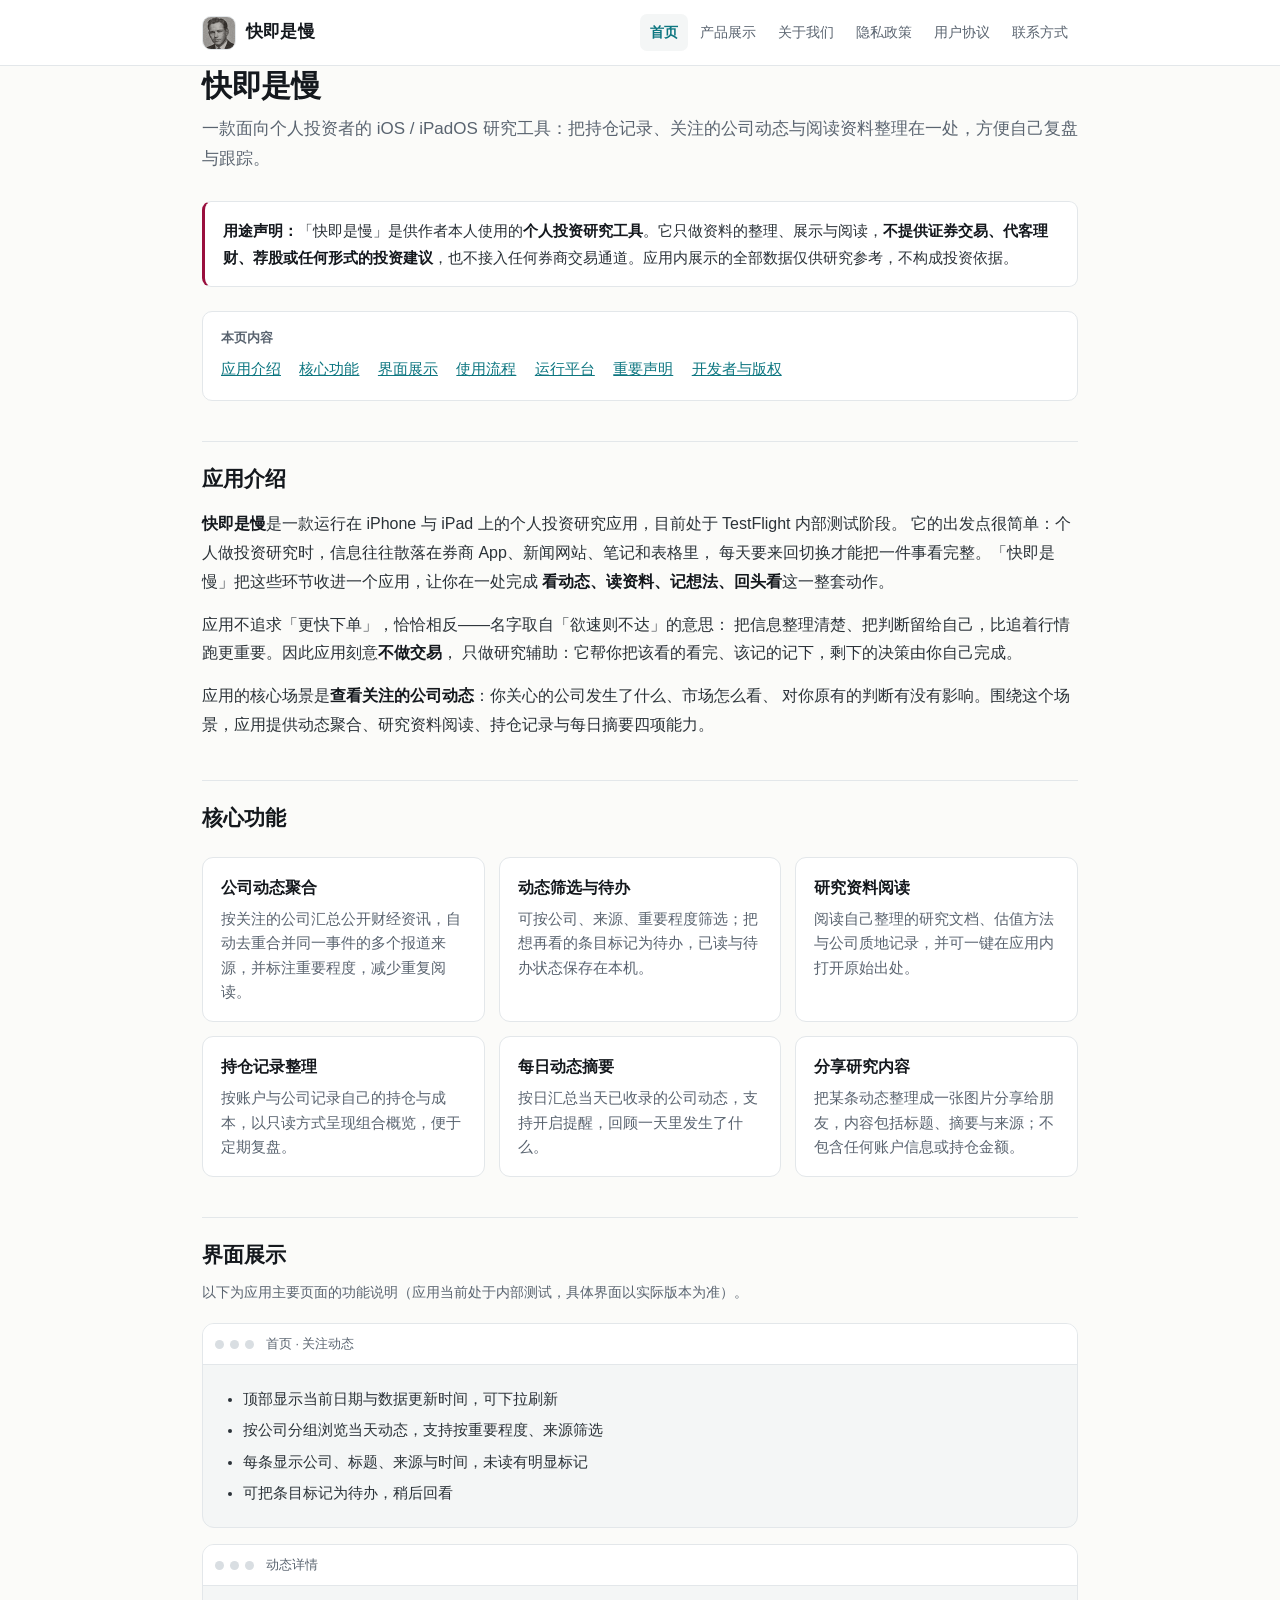
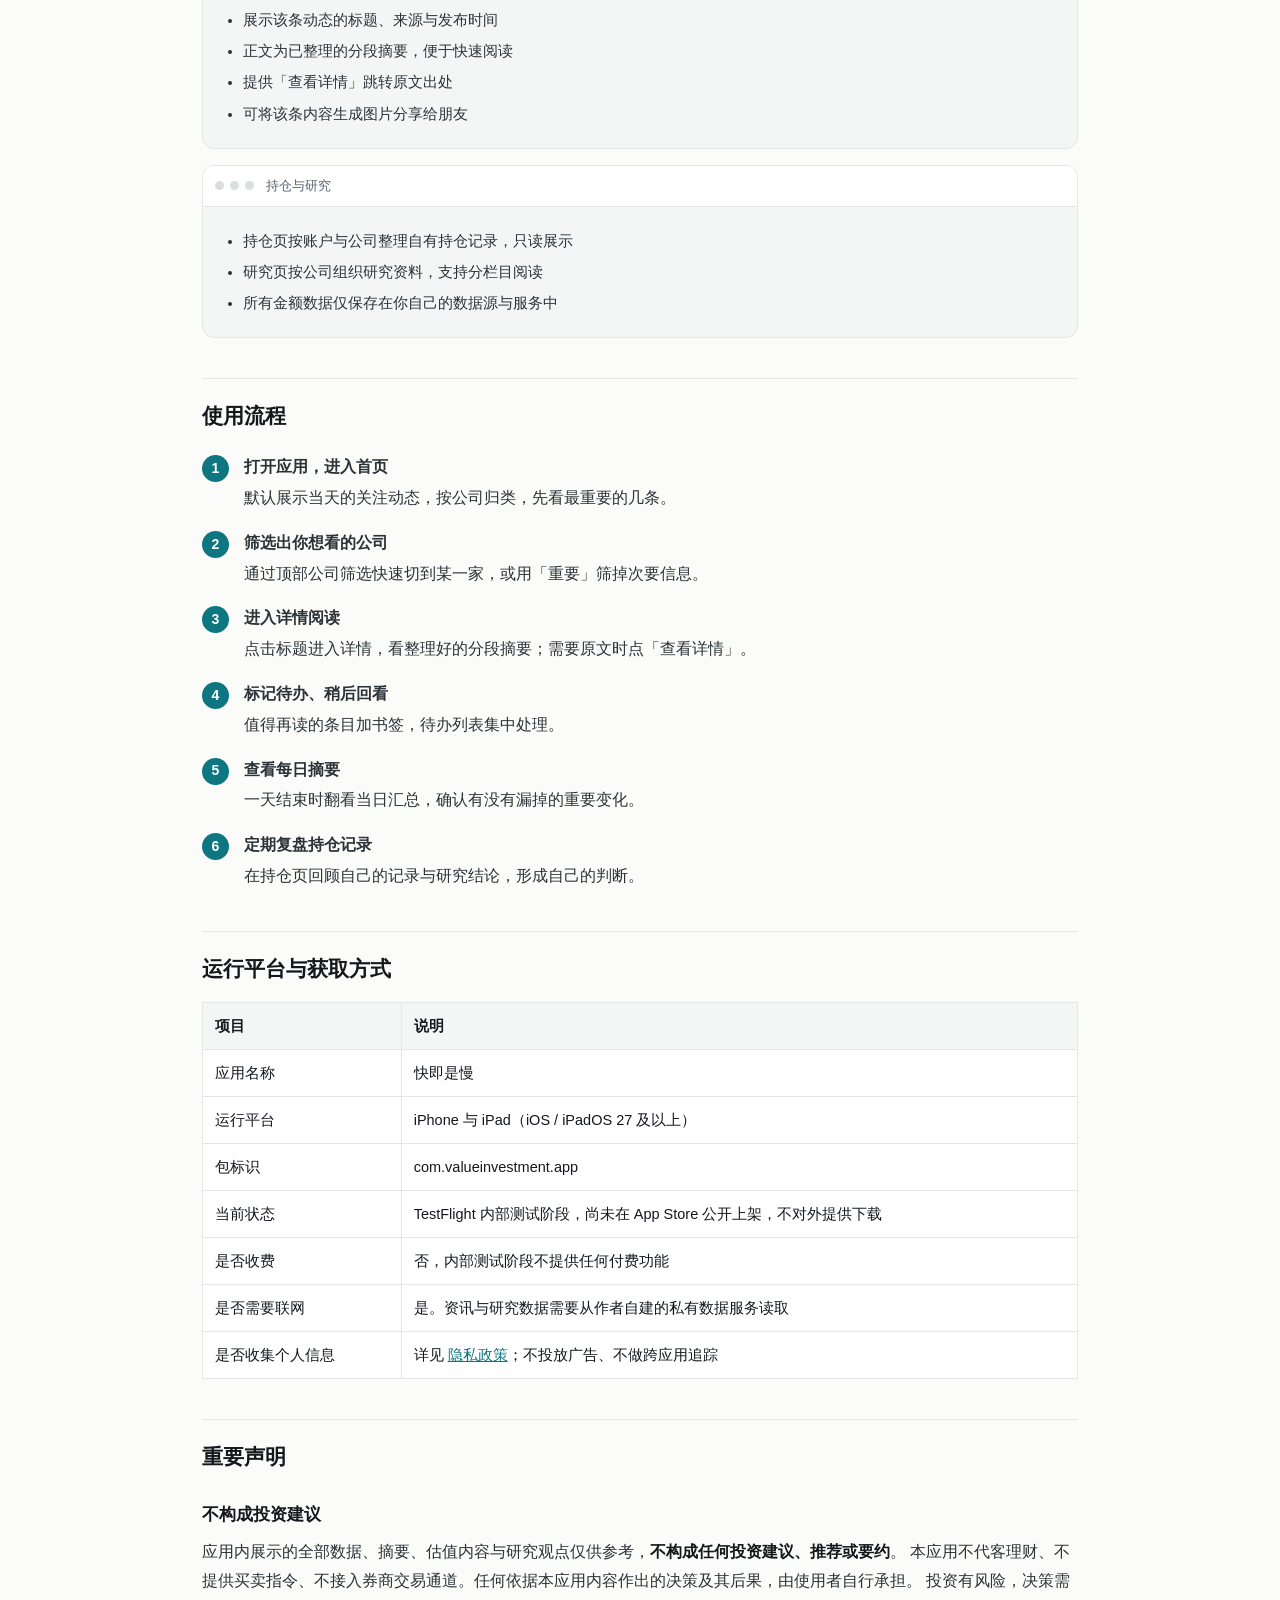
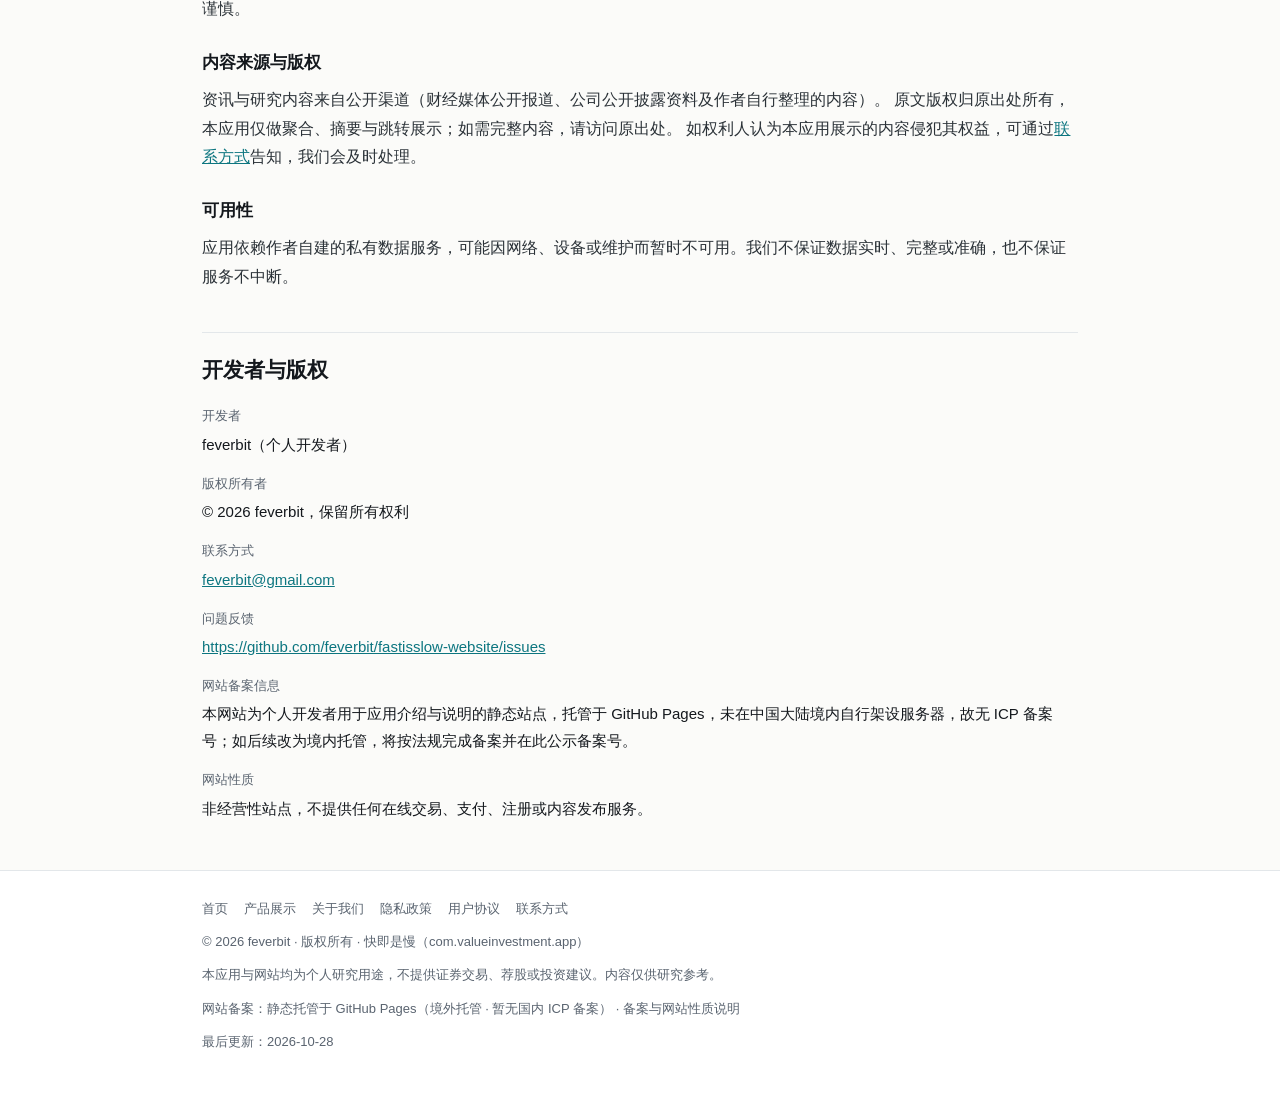
==== commit f9373fb0: "引入 App 图标与 favicon，全站页脚补充备案与托管说明" ====
--- a/index.html
+++ b/index.html
@@ -9,13 +9,15 @@
 <meta property="og:title" content="快即是慢 — 个人投资研究工具">
 <meta property="og:description" content="整理持仓、查看公司动态、阅读研究资料的 iOS / iPadOS 个人研究工具。不提供交易、荐股或投资建议。">
 <meta property="og:type" content="website">
+<link rel="icon" type="image/png" sizes="192x192" href="assets/img/app-icon-192.png">
+<link rel="apple-touch-icon" href="assets/img/apple-touch-icon.png">
 <link rel="stylesheet" href="./assets/style.css">
 </head>
 <body>
 
 <header class="site">
   <div class="wrap">
-    <a class="brand" href="./index.html"><span class="mark">慢</span><b>快即是慢</b></a>
+    <a class="brand" href="./index.html"><span class="mark"><img src="assets/img/app-icon-64.png" alt="快即是慢 应用图标" width="34" height="34"></span><b>快即是慢</b></a>
     <nav class="main">
       <a class="active" href="./index.html">首页</a>
       <a href="./features.html">产品展示</a>
@@ -218,6 +220,7 @@
     </nav>
     <div>© 2026 feverbit · 版权所有 · 快即是慢（com.valueinvestment.app）</div>
     <div>本应用与网站均为个人研究用途，不提供证券交易、荐股或投资建议。内容仅供研究参考。</div>
+    <div>网站备案：静态托管于 GitHub Pages（境外托管 · 暂无国内 ICP 备案） · <a href="about.html#site">备案与网站性质说明</a></div>
     <div>最后更新：2026-10-28</div>
   </div>
 </footer>
--- a/assets/style.css
+++ b/assets/style.css
@@ -36,9 +36,11 @@
 }
 .brand { display: flex; align-items: center; gap: 10px; text-decoration: none; color: inherit; }
 .mark {
-  width: 34px; height: 34px; border-radius: 9px; background: var(--claret);
-  color: #fff; font-weight: 700; display: grid; place-items: center; font-size: 17px;
+  width: 34px; height: 34px; border-radius: 9px; overflow: hidden;
+  border: 1px solid var(--line); background: #fff;
+  display: block; flex: 0 0 auto;
 }
+.mark img { width: 100%; height: 100%; display: block; object-fit: cover; }
 .brand b { font-size: 17px; letter-spacing: .2px; }
 nav.main { display: flex; gap: 2px; flex-wrap: wrap; }
 nav.main a {
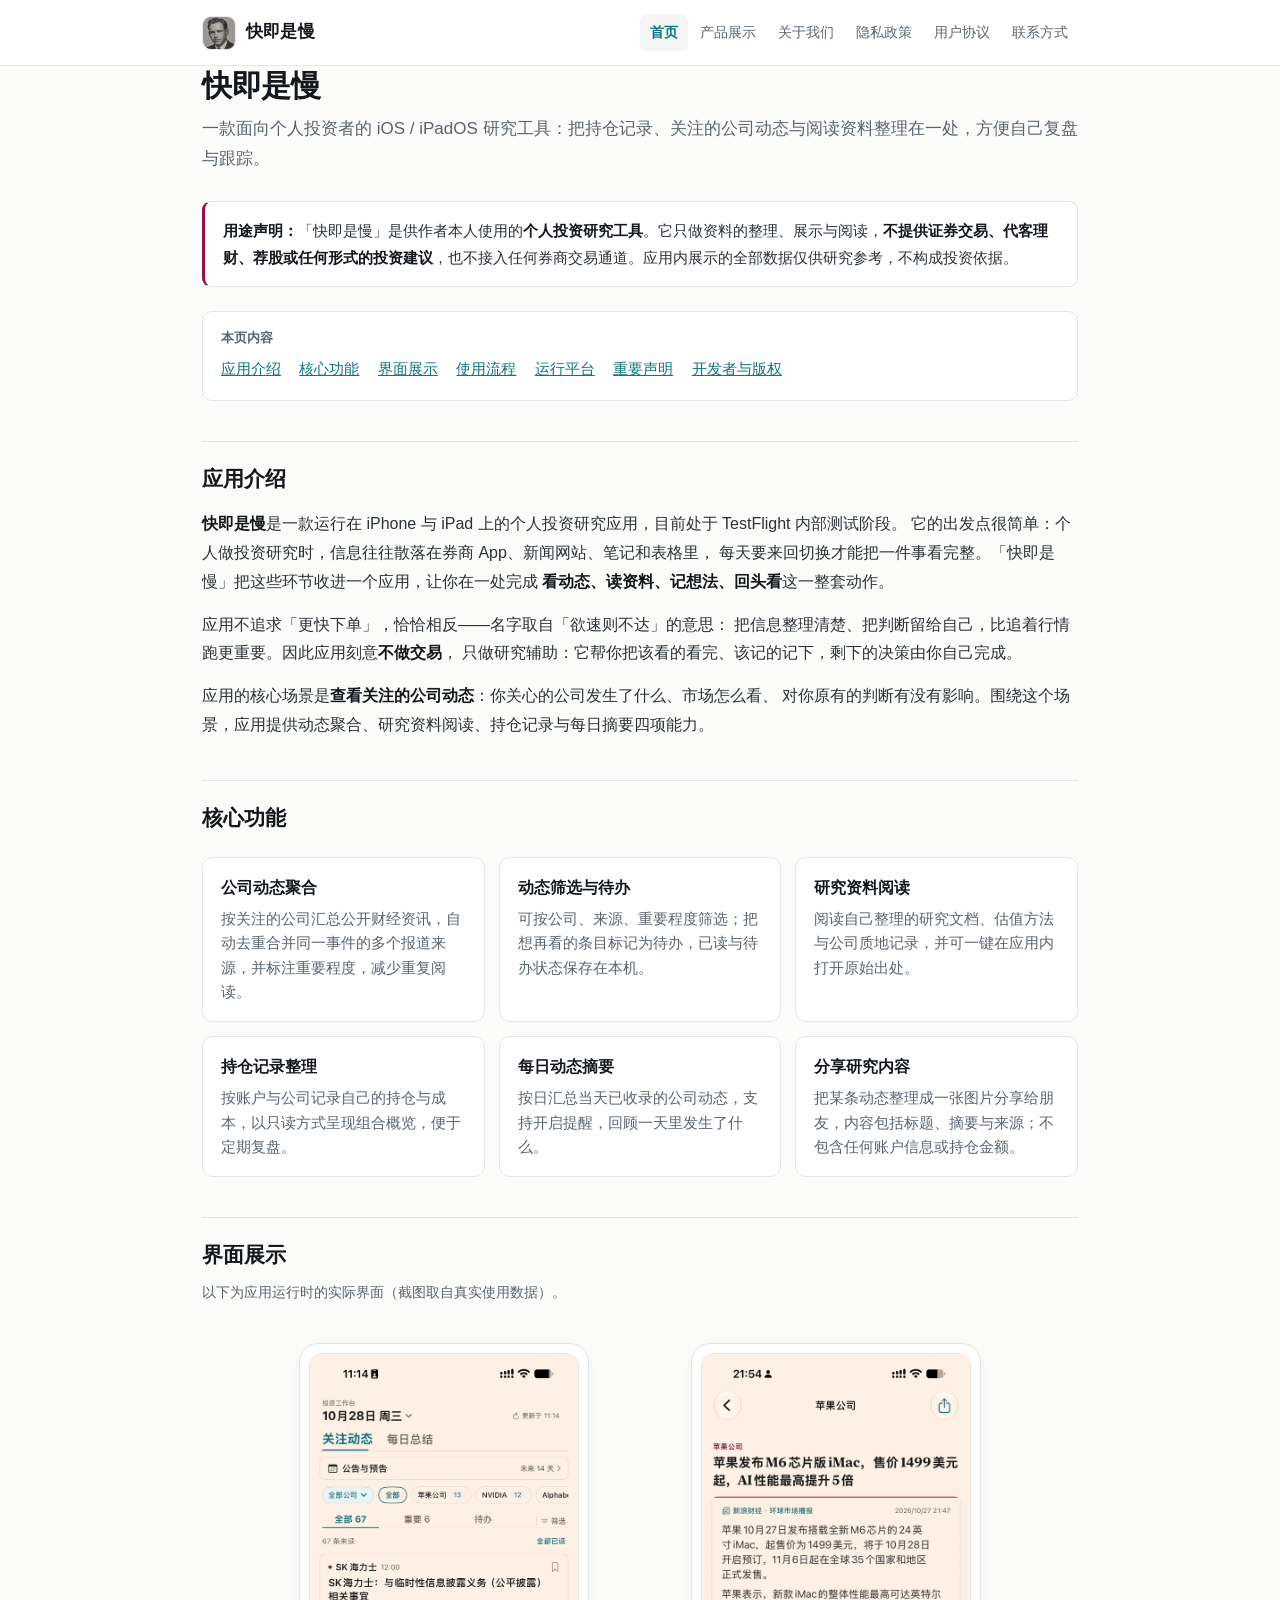
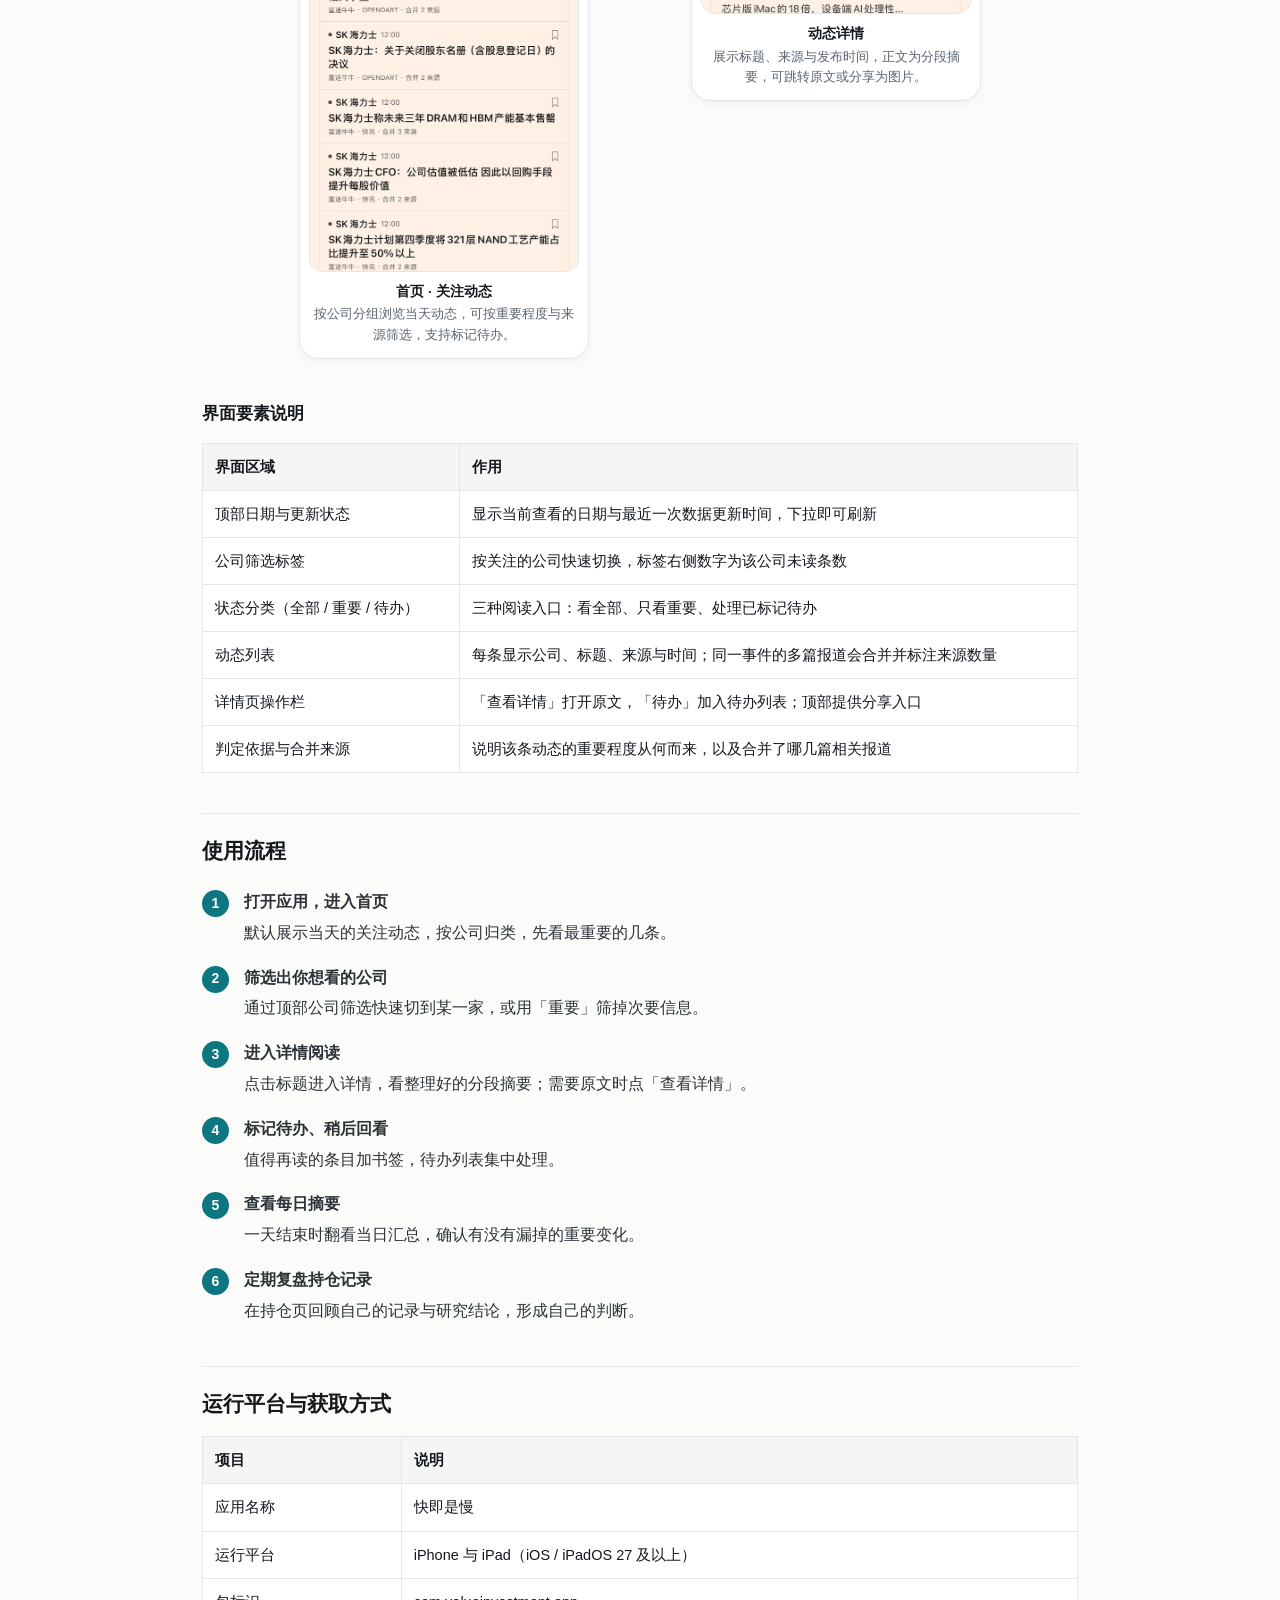
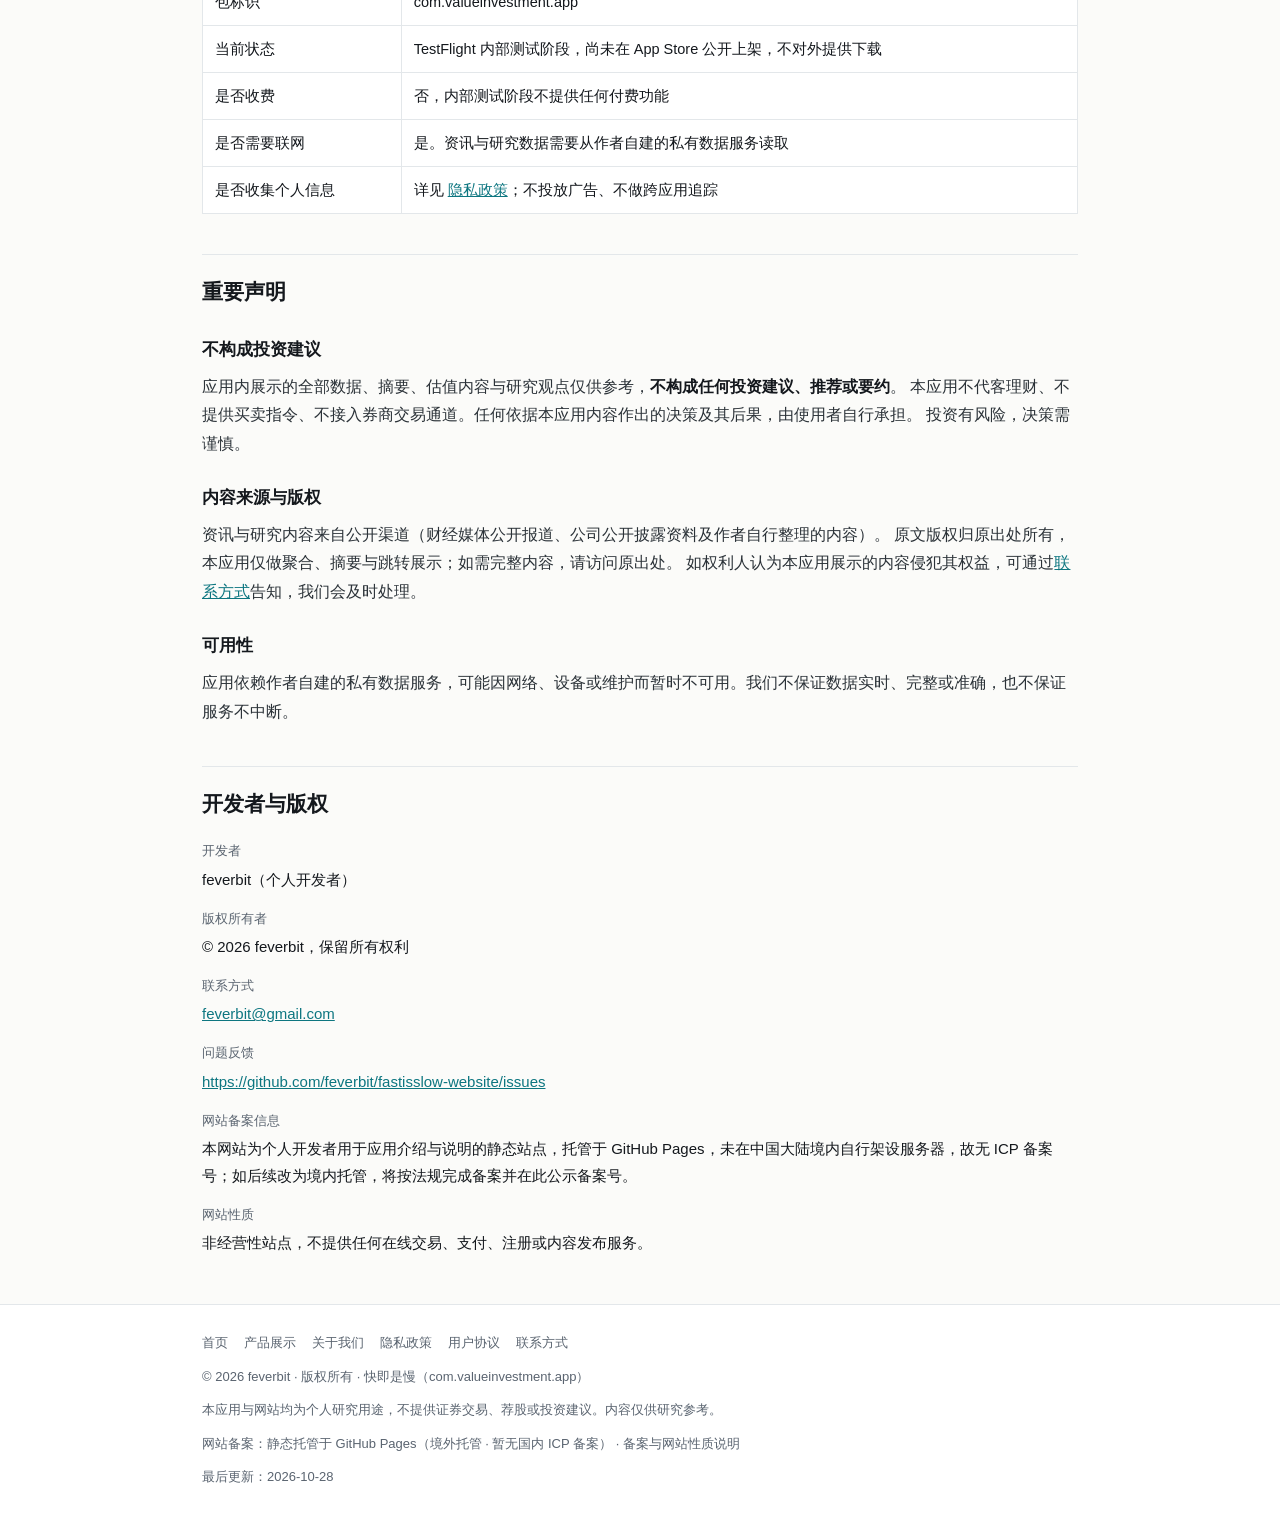
==== commit 0a394799: "首页与产品展示页加入真实运行截图，替换纯文字界面说明" ====
--- a/index.html
+++ b/index.html
@@ -95,42 +95,35 @@
   </div>
 
   <h2 id="screens">界面展示</h2>
-  <p class="sub">以下为应用主要页面的功能说明（应用当前处于内部测试，具体界面以实际版本为准）。</p>
-
-  <div class="screenshot">
-    <div class="bar"><span class="dot"></span><span class="dot"></span><span class="dot"></span><span class="title">首页 · 关注动态</span></div>
-    <div class="body">
-      <ul>
-        <li>顶部显示当前日期与数据更新时间，可下拉刷新</li>
-        <li>按公司分组浏览当天动态，支持按重要程度、来源筛选</li>
-        <li>每条显示公司、标题、来源与时间，未读有明显标记</li>
-        <li>可把条目标记为待办，稍后回看</li>
-      </ul>
-    </div>
-  </div>
-
-  <div class="screenshot">
-    <div class="bar"><span class="dot"></span><span class="dot"></span><span class="dot"></span><span class="title">动态详情</span></div>
-    <div class="body">
-      <ul>
-        <li>展示该条动态的标题、来源与发布时间</li>
-        <li>正文为已整理的分段摘要，便于快速阅读</li>
-        <li>提供「查看详情」跳转原文出处</li>
-        <li>可将该条内容生成图片分享给朋友</li>
-      </ul>
-    </div>
-  </div>
-
-  <div class="screenshot">
-    <div class="bar"><span class="dot"></span><span class="dot"></span><span class="dot"></span><span class="title">持仓与研究</span></div>
-    <div class="body">
-      <ul>
-        <li>持仓页按账户与公司整理自有持仓记录，只读展示</li>
-        <li>研究页按公司组织研究资料，支持分栏目阅读</li>
-        <li>所有金额数据仅保存在你自己的数据源与服务中</li>
-      </ul>
-    </div>
-  </div>
+  <p class="sub">以下为应用运行时的实际界面（截图取自真实使用数据）。</p>
+
+  <div class="phones">
+    <figure class="phone">
+      <img src="assets/img/shot-home.png" alt="快即是慢 首页关注动态界面截图" width="600" height="1157" loading="lazy">
+      <figcaption>
+        <b>首页 · 关注动态</b>
+        按公司分组浏览当天动态，可按重要程度与来源筛选，支持标记待办。
+      </figcaption>
+    </figure>
+    <figure class="phone">
+      <img src="assets/img/shot-detail.png" alt="快即是慢 动态详情界面截图" width="600" height="696" loading="lazy">
+      <figcaption>
+        <b>动态详情</b>
+        展示标题、来源与发布时间，正文为分段摘要，可跳转原文或分享为图片。
+      </figcaption>
+    </figure>
+  </div>
+
+  <h3>界面要素说明</h3>
+  <table>
+    <tr><th>界面区域</th><th>作用</th></tr>
+    <tr><td>顶部日期与更新状态</td><td>显示当前查看的日期与最近一次数据更新时间，下拉即可刷新</td></tr>
+    <tr><td>公司筛选标签</td><td>按关注的公司快速切换，标签右侧数字为该公司未读条数</td></tr>
+    <tr><td>状态分类（全部 / 重要 / 待办）</td><td>三种阅读入口：看全部、只看重要、处理已标记待办</td></tr>
+    <tr><td>动态列表</td><td>每条显示公司、标题、来源与时间；同一事件的多篇报道会合并并标注来源数量</td></tr>
+    <tr><td>详情页操作栏</td><td>「查看详情」打开原文，「待办」加入待办列表；顶部提供分享入口</td></tr>
+    <tr><td>判定依据与合并来源</td><td>说明该条动态的重要程度从何而来，以及合并了哪几篇相关报道</td></tr>
+  </table>
 
   <h2 id="usage">使用流程</h2>
   <ol class="steps">
--- a/assets/style.css
+++ b/assets/style.css
@@ -122,6 +122,27 @@
 .screenshot .body { padding: 16px 18px; font-size: 14.5px; color: var(--body); }
 .screenshot .body ul { margin: 0; }
 
+/* 真实界面截图：手机比例的图片，居中展示，带手机外框感 */
+.phones {
+  display: flex; flex-wrap: wrap; gap: 22px; justify-content: center;
+  margin: 22px 0 8px; align-items: flex-start;
+}
+.phone {
+  flex: 0 1 290px; max-width: 320px;
+  border: 1px solid var(--line); border-radius: 20px;
+  background: #fff; padding: 9px;
+  box-shadow: 0 2px 10px rgba(20, 24, 29, .05);
+}
+.phone img {
+  display: block; width: 100%; height: auto;
+  border-radius: 13px; border: 1px solid var(--line);
+}
+.phone figcaption {
+  font-size: 13px; color: var(--muted); text-align: center;
+  padding: 9px 4px 3px; line-height: 1.6;
+}
+.phone figcaption b { display: block; color: var(--ink); font-size: 13.5px; margin-bottom: 2px; }
+
 .toc {
   border: 1px solid var(--line); background: var(--card);
   border-radius: 10px; padding: 14px 18px; margin: 0 0 28px;
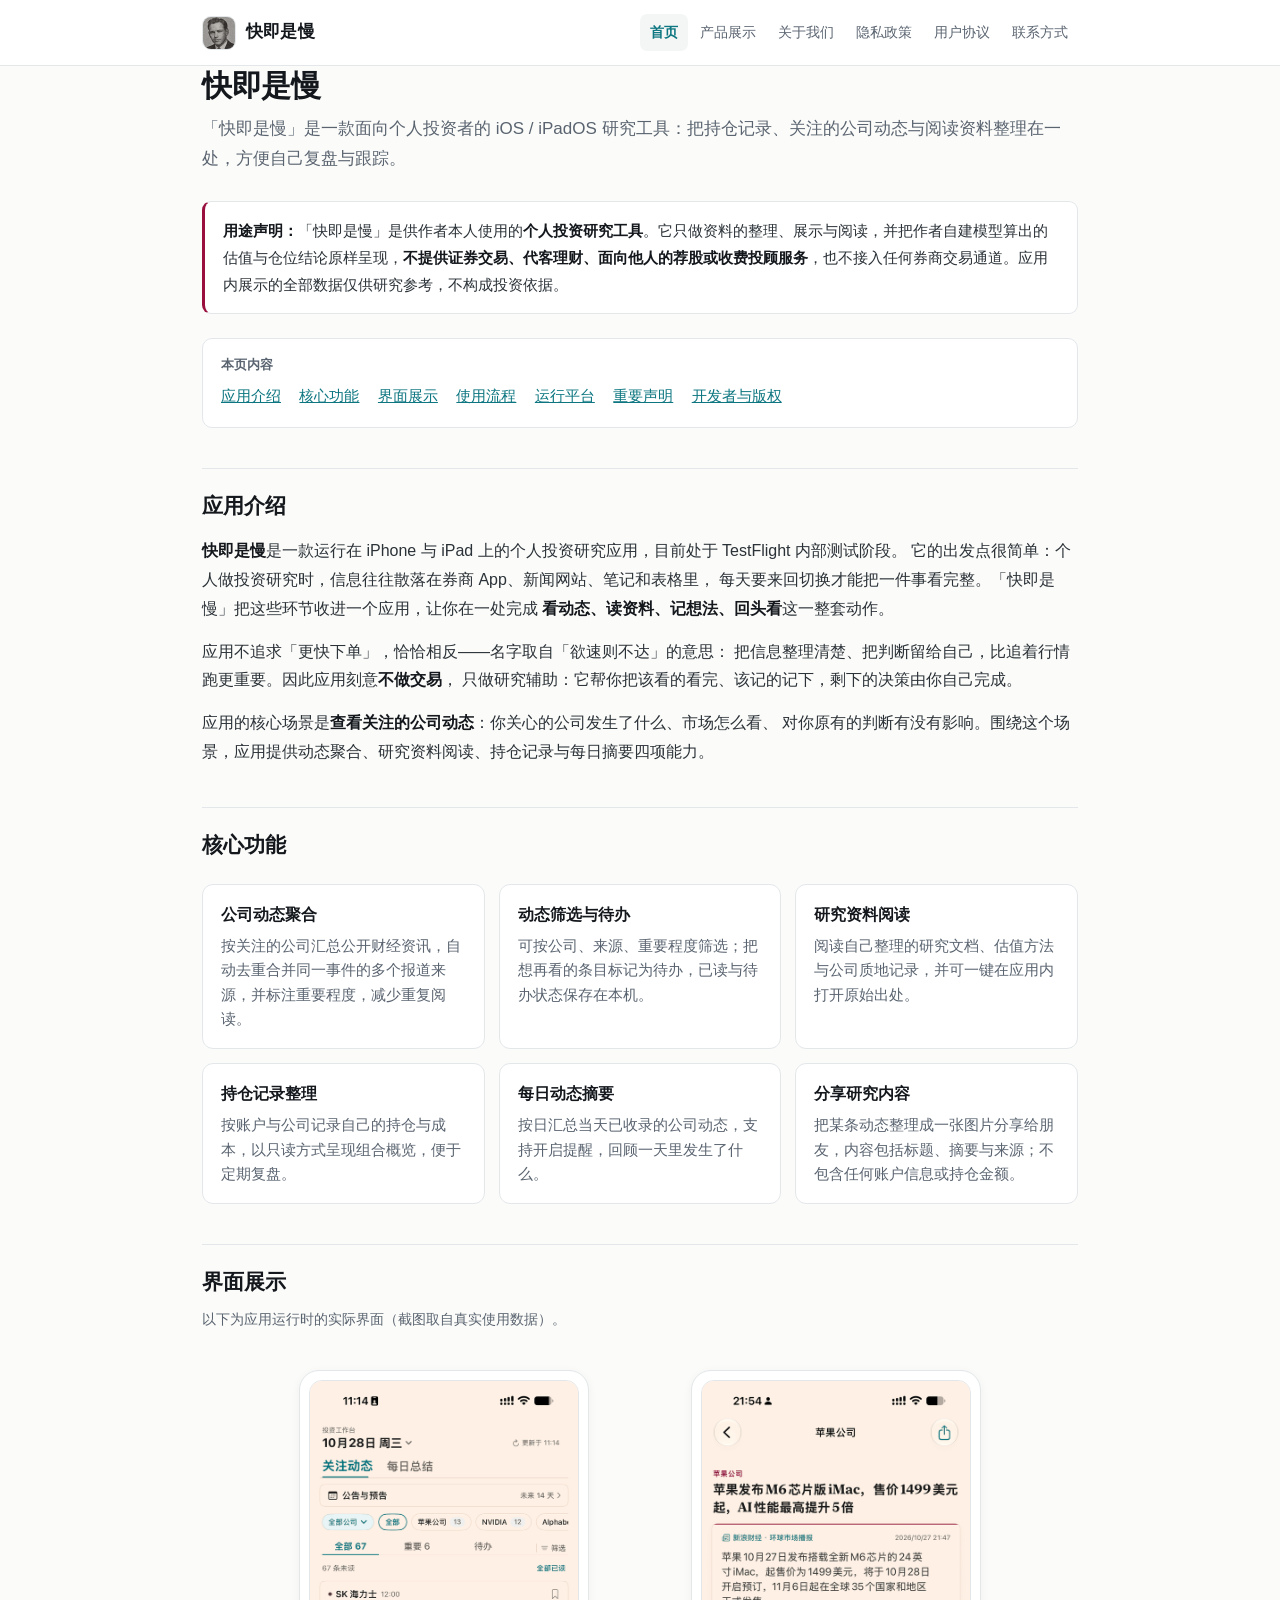
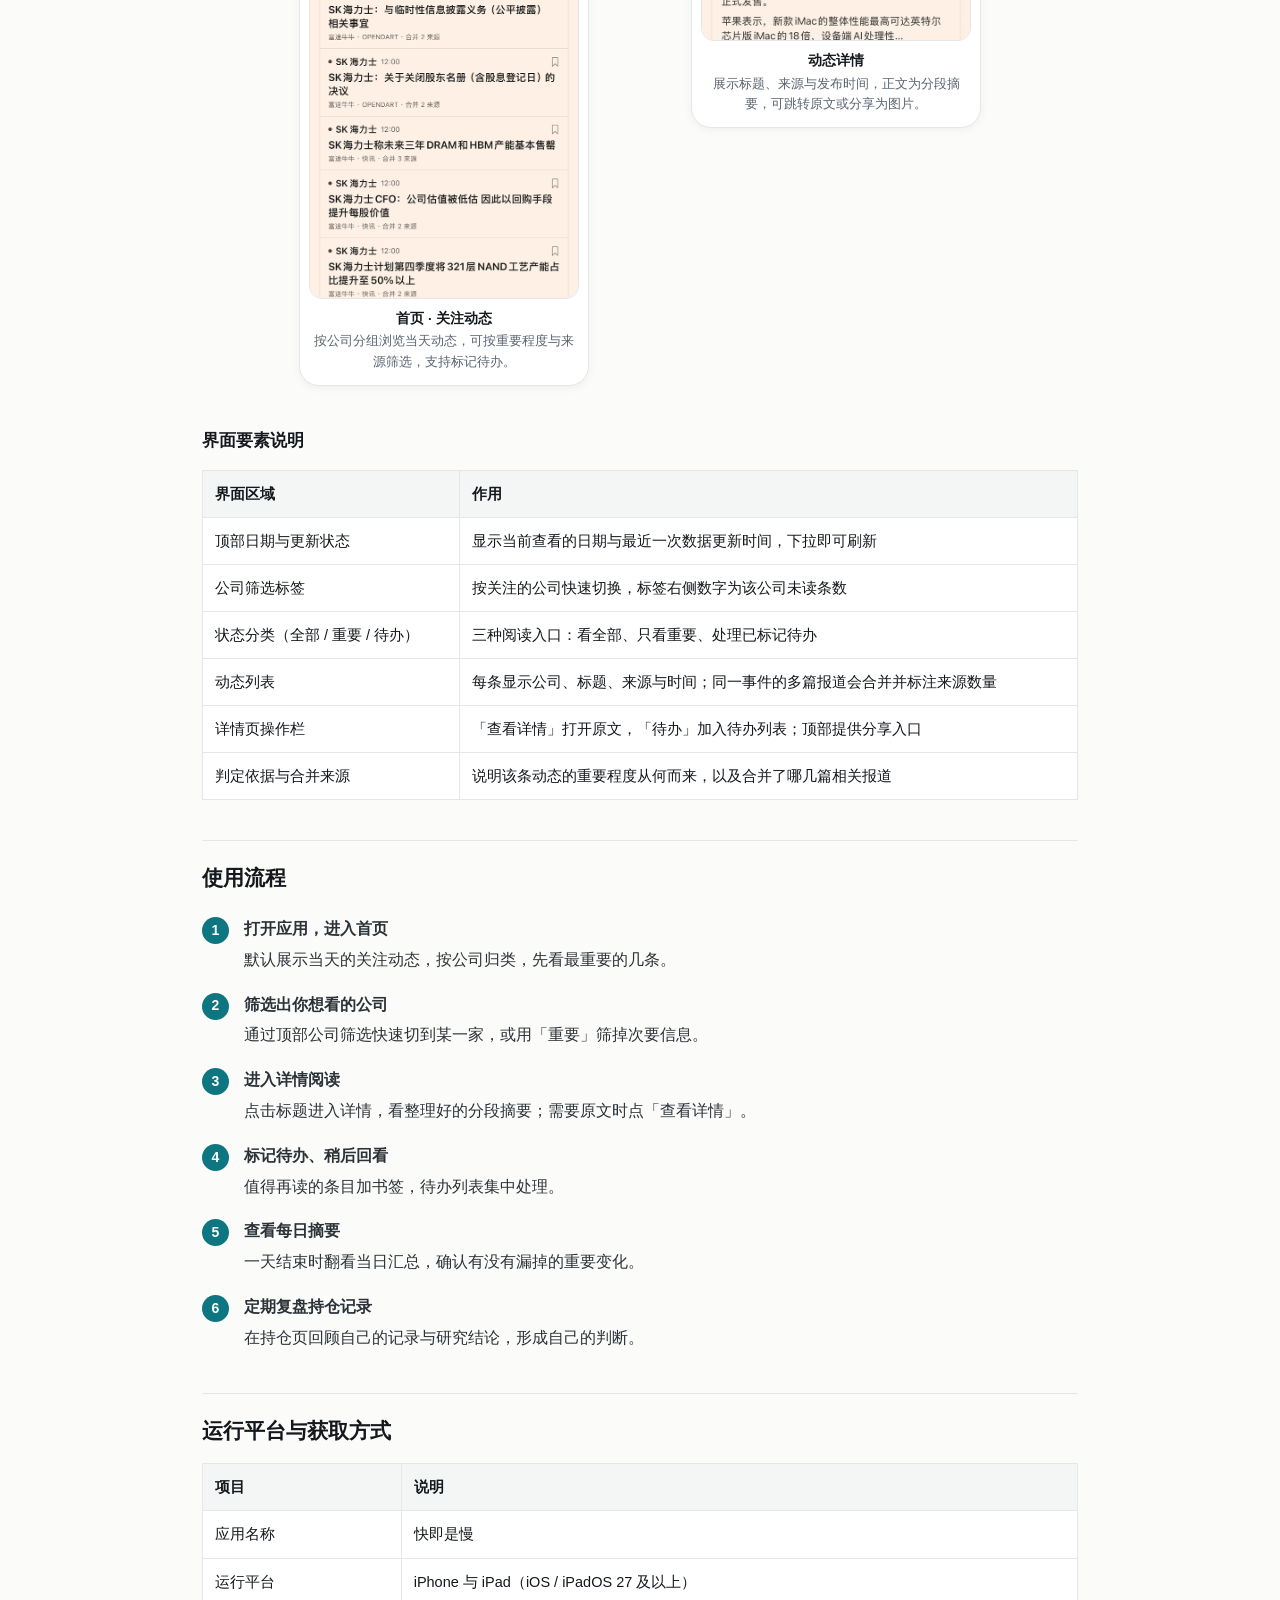
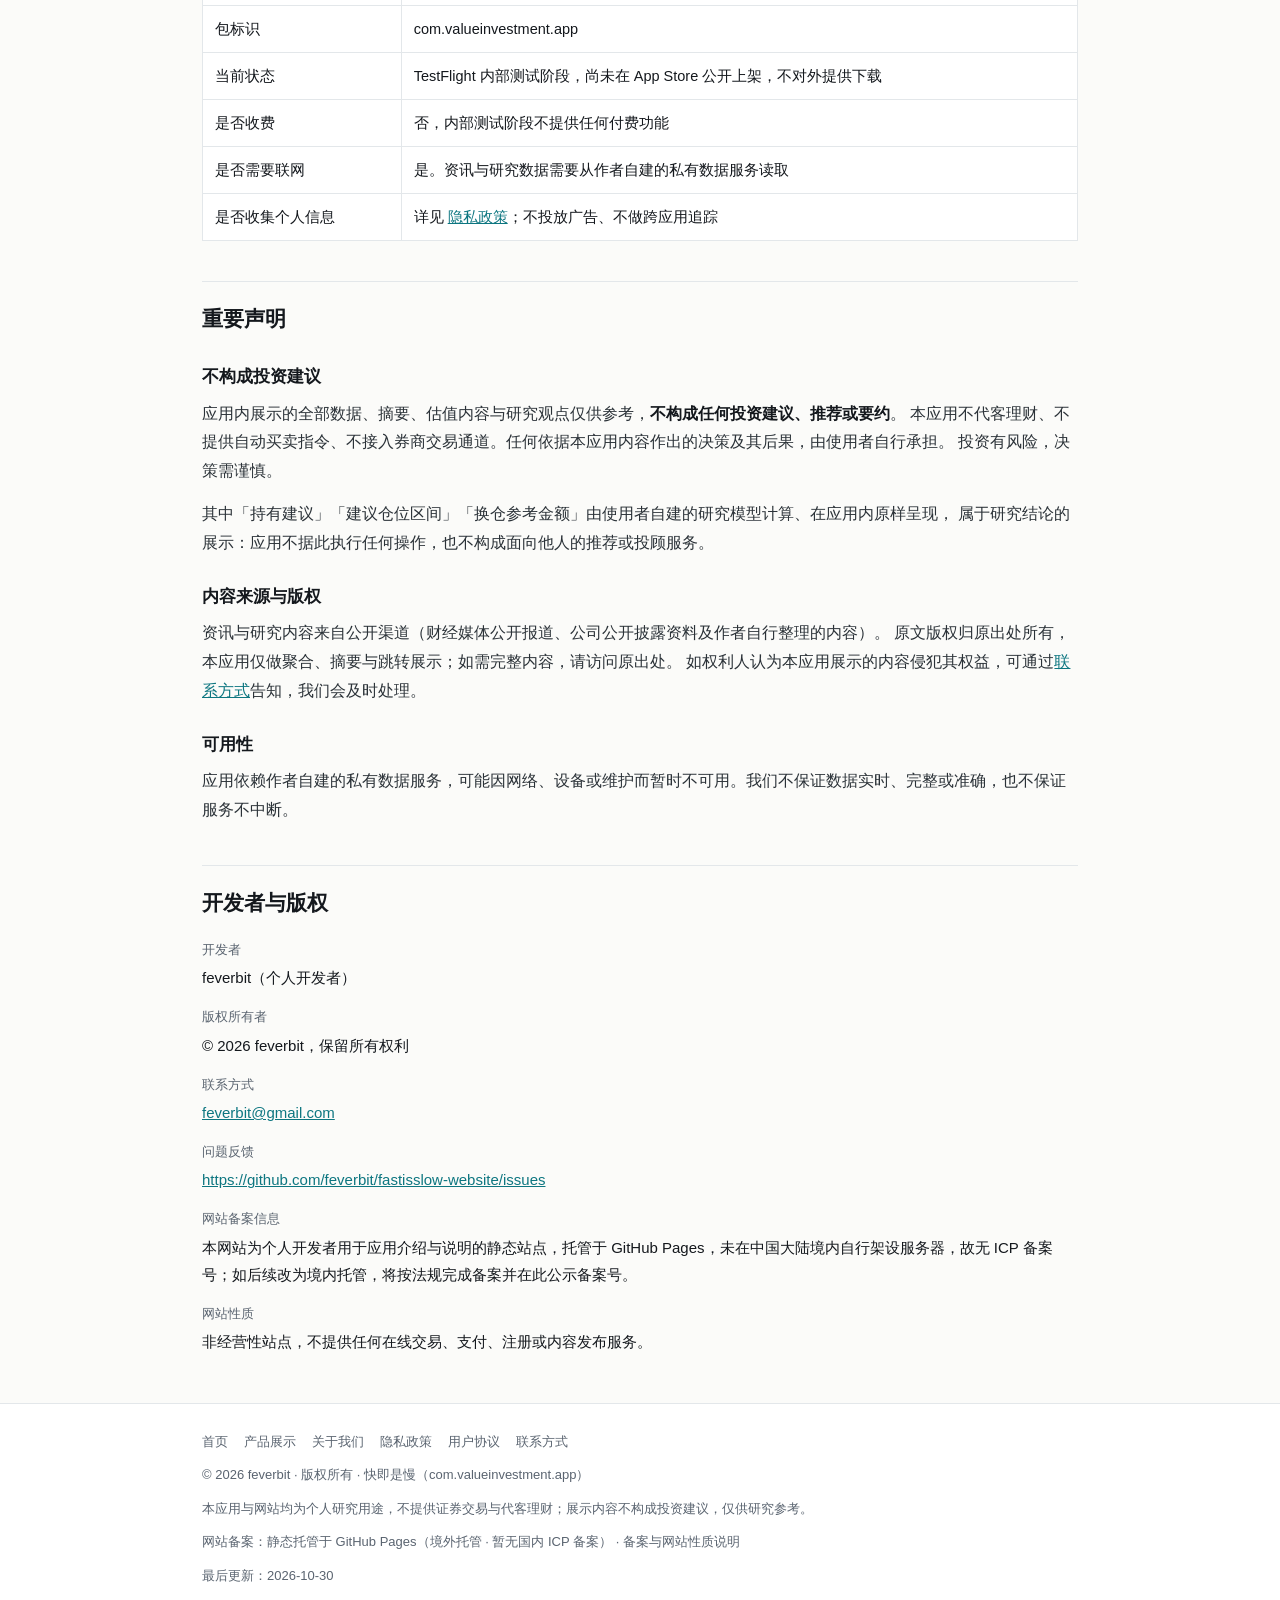
==== commit f9fe2077: "按 #18 复审意见补齐正文量并修正内容一致性（feverbit/ValueInvestment-iOS#18） - 联系方式页补充反馈所需信息、处理流程与 TestFlight 邀请说明，<main" ====
--- a/index.html
+++ b/index.html
@@ -32,10 +32,10 @@
 <main class="wrap">
 
   <h1>快即是慢</h1>
-  <p class="lede">一款面向个人投资者的 iOS / iPadOS 研究工具：把持仓记录、关注的公司动态与阅读资料整理在一处，方便自己复盘与跟踪。</p>
+  <p class="lede">「快即是慢」是一款面向个人投资者的 iOS / iPadOS 研究工具：把持仓记录、关注的公司动态与阅读资料整理在一处，方便自己复盘与跟踪。</p>
 
   <div class="callout">
-    <p><strong>用途声明：</strong>「快即是慢」是供作者本人使用的<strong>个人投资研究工具</strong>。它只做资料的整理、展示与阅读，<strong>不提供证券交易、代客理财、荐股或任何形式的投资建议</strong>，也不接入任何券商交易通道。应用内展示的全部数据仅供研究参考，不构成投资依据。</p>
+    <p><strong>用途声明：</strong>「快即是慢」是供作者本人使用的<strong>个人投资研究工具</strong>。它只做资料的整理、展示与阅读，并把作者自建模型算出的估值与仓位结论原样呈现，<strong>不提供证券交易、代客理财、面向他人的荐股或收费投顾服务</strong>，也不接入任何券商交易通道。应用内展示的全部数据仅供研究参考，不构成投资依据。</p>
   </div>
 
   <div class="toc">
@@ -169,8 +169,12 @@
   <h3>不构成投资建议</h3>
   <p>
     应用内展示的全部数据、摘要、估值内容与研究观点仅供参考，<strong>不构成任何投资建议、推荐或要约</strong>。
-    本应用不代客理财、不提供买卖指令、不接入券商交易通道。任何依据本应用内容作出的决策及其后果，由使用者自行承担。
+    本应用不代客理财、不提供自动买卖指令、不接入券商交易通道。任何依据本应用内容作出的决策及其后果，由使用者自行承担。
     投资有风险，决策需谨慎。
+  </p>
+  <p>
+    其中「持有建议」「建议仓位区间」「换仓参考金额」由使用者自建的研究模型计算、在应用内原样呈现，
+    属于研究结论的展示：应用不据此执行任何操作，也不构成面向他人的推荐或投顾服务。
   </p>
   <h3>内容来源与版权</h3>
   <p>
@@ -212,9 +216,9 @@
       <a href="./legal/contact.html">联系方式</a>
     </nav>
     <div>© 2026 feverbit · 版权所有 · 快即是慢（com.valueinvestment.app）</div>
-    <div>本应用与网站均为个人研究用途，不提供证券交易、荐股或投资建议。内容仅供研究参考。</div>
+    <div>本应用与网站均为个人研究用途，不提供证券交易与代客理财；展示内容不构成投资建议，仅供研究参考。</div>
     <div>网站备案：静态托管于 GitHub Pages（境外托管 · 暂无国内 ICP 备案） · <a href="about.html#site">备案与网站性质说明</a></div>
-    <div>最后更新：2026-10-28</div>
+    <div>最后更新：2026-10-30</div>
   </div>
 </footer>
 
--- a/assets/style.css
+++ b/assets/style.css
@@ -57,6 +57,13 @@
 h2 { font-size: 21px; margin: 40px 0 12px; padding-top: 18px; border-top: 1px solid var(--line); }
 h3 { font-size: 16.5px; margin: 24px 0 8px; }
 h4 { font-size: 15px; margin: 18px 0 6px; color: var(--muted); }
+
+code {
+  font-family: ui-monospace, SFMono-Regular, Menlo, monospace;
+  font-size: .92em; background: var(--soft);
+  border: 1px solid var(--line); border-radius: 5px;
+  padding: 1px 5px;
+}
 
 p, li { color: var(--body); }
 p { margin: 0 0 14px; }
